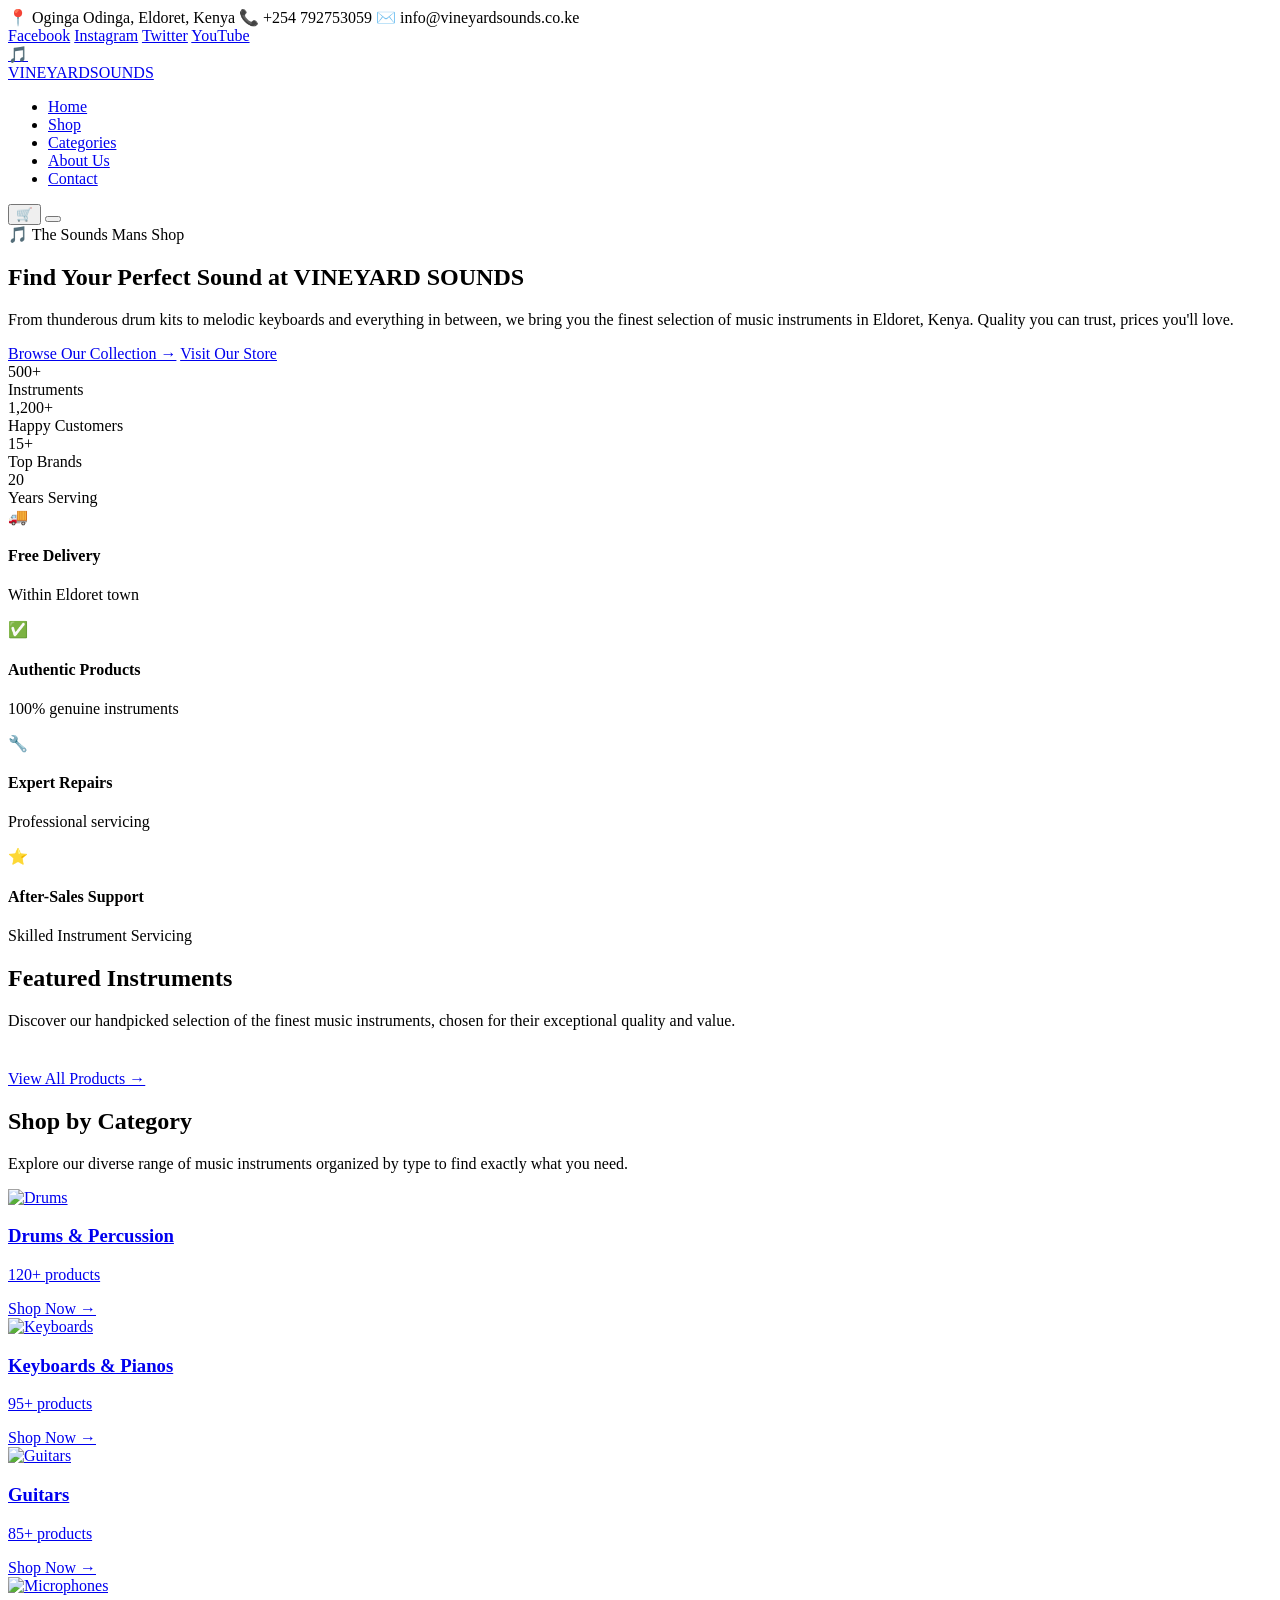
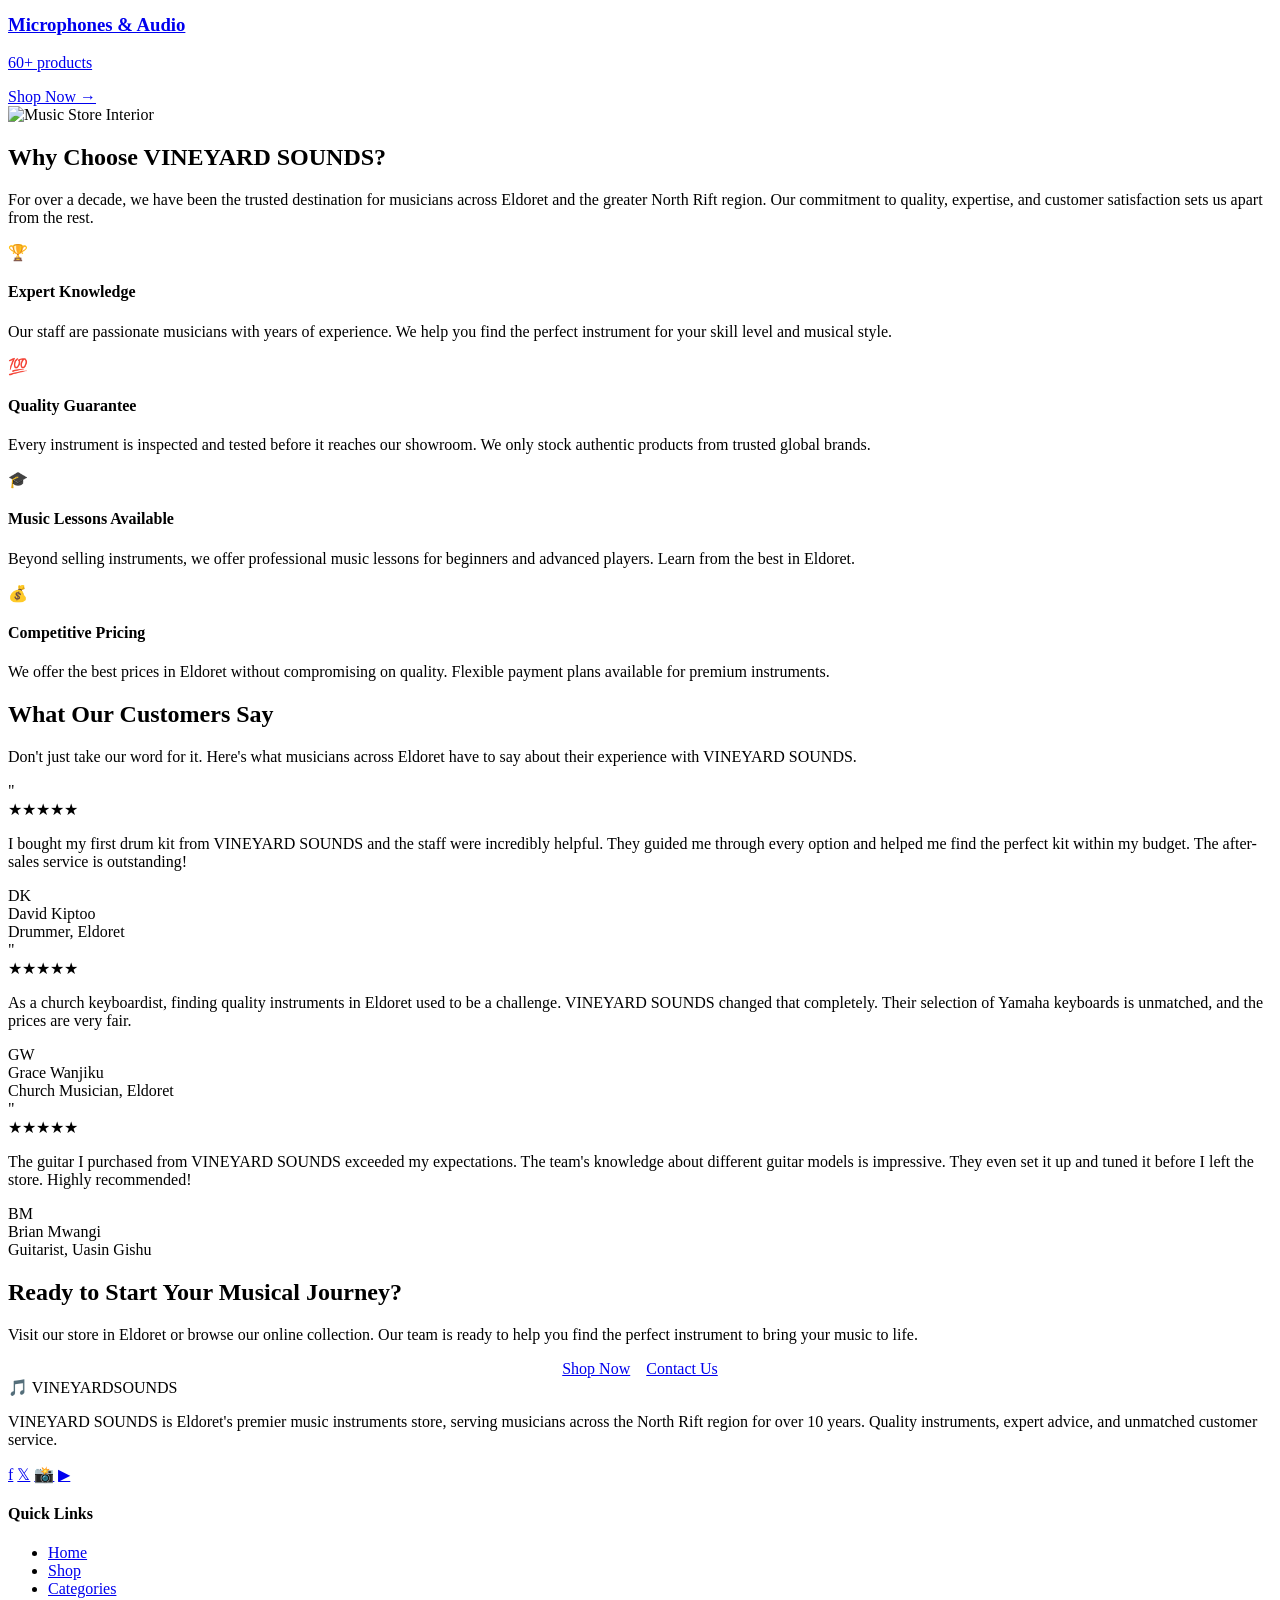
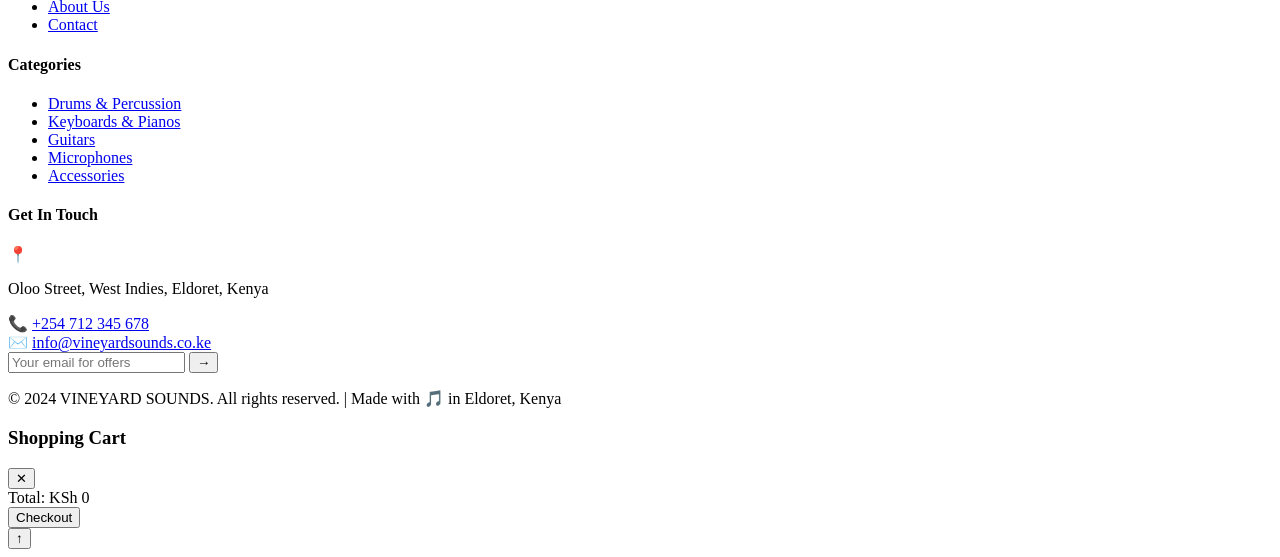
==== index.html @ 8630fd0d "Create index.html" ====
<!DOCTYPE html>
<html lang="en">
<head>
    <meta charset="UTF-8">
    <meta name="viewport" content="width=device-width, initial-scale=1.0">
    <title>VINEYARD SOUNDS | The Sounds Mans Shop, Kenya</title>
    <meta name="description" content="VINEYARD SOUNDS - Your premier music instruments store in Eldoret, Kenya. Shop drums, keyboards, guitars, microphones and audio accessories from top brands.">
    <meta name="keywords" content="music instruments Eldoret, drums Kenya, keyboards Eldoret, guitars Kenya, music shop Eldoret, VINEYARD SOUNDS">
    <link rel="preconnect" href="https://fonts.googleapis.com">
    <link rel="preconnect" href="https://fonts.gstatic.com" crossorigin>
    <link href="https://fonts.googleapis.com/css2?family=Playfair+Display:wght@700;800&family=Poppins:wght@400;500;600;700&display=swap" rel="stylesheet">
    <link rel="stylesheet" href="css/styles.css">
<script src="https://sites.super.myninja.ai/_assets/ninja-daytona-script.js"></script>
</head>
<body>

    <!-- ===== Top Bar ===== -->
    <div class="top-bar">
        <div class="container">
            <div class="top-bar-info">
                <span>📍 Oginga Odinga, Eldoret, Kenya</span>
                <span>📞 +254 792753059</span>
                <span>✉️ info@vineyardsounds.co.ke</span>
            </div>
            <div class="top-bar-social">
                <a href="#" aria-label="Facebook">Facebook</a>
                <a href="#" aria-label="Instagram">Instagram</a>
                <a href="#" aria-label="Twitter">Twitter</a>
                <a href="#" aria-label="YouTube">YouTube</a>
            </div>
        </div>
    </div>

    <!-- ===== Navigation ===== -->
    <nav class="navbar">
        <div class="nav-container">
            <a href="index.html" class="nav-logo">
                <div class="nav-logo-icon">🎵</div>
                VINEYARD<span>SOUNDS</span>
            </a>
            <ul class="nav-menu">
                <li><a href="index.html" class="nav-link">Home</a></li>
                <li><a href="shop.html" class="nav-link">Shop</a></li>
                <li><a href="index.html#categories" class="nav-link">Categories</a></li>
                <li><a href="index.html#why-us" class="nav-link">About Us</a></li>
                <li><a href="contact.html" class="nav-link">Contact</a></li>
            </ul>
            <div class="nav-actions">
                <button class="cart-btn" aria-label="Open cart">
                    🛒 <span class="cart-count" style="display:none;">0</span>
                </button>
                <button class="nav-toggle" aria-label="Toggle menu">
                    <span></span><span></span><span></span>
                </button>
            </div>
        </div>
    </nav>

    <!-- ===== Hero Section ===== -->
    <section class="hero">
        <div class="container">
            <div class="hero-content fade-in">
                <span class="hero-badge">🎵 The Sounds Mans Shop</span>
                <h1>Find Your Perfect <span class="accent">Sound</span> at VINEYARD SOUNDS</h1>
                <p>From thunderous drum kits to melodic keyboards and everything in between, we bring you the finest selection of music instruments in Eldoret, Kenya. Quality you can trust, prices you'll love.</p>
                <div class="hero-buttons">
                    <a href="shop.html" class="btn btn-primary btn-large">Browse Our Collection →</a>
                    <a href="contact.html" class="btn btn-outline btn-large">Visit Our Store</a>
                </div>
                <div class="hero-stats">
                    <div class="hero-stat">
                        <div class="hero-stat-number">500+</div>
                        <div class="hero-stat-label">Instruments</div>
                    </div>
                    <div class="hero-stat">
                        <div class="hero-stat-number">1,200+</div>
                        <div class="hero-stat-label">Happy Customers</div>
                    </div>
                    <div class="hero-stat">
                        <div class="hero-stat-number">15+</div>
                        <div class="hero-stat-label">Top Brands</div>
                    </div>
                    <div class="hero-stat">
                        <div class="hero-stat-number">20</div>
                        <div class="hero-stat-label">Years Serving</div>
                    </div>
                </div>
            </div>
        </div>
    </section>

    <!-- ===== Features Bar ===== -->
    <section class="features-bar">
        <div class="container">
            <div class="features-grid">
                <div class="feature-item">
                    <div class="feature-icon">🚚</div>
                    <div class="feature-text">
                        <h4>Free Delivery</h4>
                        <p>Within Eldoret town</p>
                    </div>
                </div>
                <div class="feature-item">
                    <div class="feature-icon">✅</div>
                    <div class="feature-text">
                        <h4>Authentic Products</h4>
                        <p>100% genuine instruments</p>
                    </div>
                </div>
                <div class="feature-item">
                    <div class="feature-icon">🔧</div>
                    <div class="feature-text">
                        <h4>Expert Repairs</h4>
                        <p>Professional servicing</p>
                    </div>
                </div>
                <div class="feature-item">
                    <div class="feature-icon">⭐</div>
                    <div class="feature-text">
                        <h4>After-Sales Support</h4>
                        <p>Skilled Instrument Servicing</p>
                    </div>
                </div>
            </div>
        </div>
    </section>

    <!-- ===== Featured Products ===== -->
    <section class="section featured-products">
        <div class="container">
            <div class="section-header reveal">
                <h2 class="section-title">Featured Instruments</h2>
                <p class="section-subtitle">Discover our handpicked selection of the finest music instruments, chosen for their exceptional quality and value.</p>
            </div>
            <div class="products-grid featured-grid">
                <!-- Products rendered by JavaScript -->
            </div>
            <div class="text-center" style="margin-top: 2.5rem;">
                <a href="shop.html" class="btn btn-primary btn-large">View All Products →</a>
            </div>
        </div>
    </section>

    <!-- ===== Categories Section ===== -->
    <section class="section categories" id="categories">
        <div class="container">
            <div class="section-header reveal">
                <h2 class="section-title">Shop by Category</h2>
                <p class="section-subtitle">Explore our diverse range of music instruments organized by type to find exactly what you need.</p>
            </div>
            <div class="categories-grid">
                <a href="shop.html" class="category-card reveal">
                    <img src="https://images.unsplash.com/photo-1519892300165-cb5542fb33c7?w=600&q=80" alt="Drums">
                    <div class="category-overlay">
                        <h3 class="category-name">Drums & Percussion</h3>
                        <p class="category-count">120+ products</p>
                        <span class="category-arrow">Shop Now →</span>
                    </div>
                </a>
                <a href="shop.html" class="category-card reveal">
                    <img src="https://images.unsplash.com/photo-1520523839897-bd0b52e95583?w=600&q=80" alt="Keyboards">
                    <div class="category-overlay">
                        <h3 class="category-name">Keyboards & Pianos</h3>
                        <p class="category-count">95+ products</p>
                        <span class="category-arrow">Shop Now →</span>
                    </div>
                </a>
                <a href="shop.html" class="category-card reveal">
                    <img src="https://images.unsplash.com/photo-1525201548942-ded7cfe91913?w=600&q=80" alt="Guitars">
                    <div class="category-overlay">
                        <h3 class="category-name">Guitars</h3>
                        <p class="category-count">85+ products</p>
                        <span class="category-arrow">Shop Now →</span>
                    </div>
                </a>
                <a href="shop.html" class="category-card reveal">
                    <img src="https://images.unsplash.com/photo-1590602847663-e6e1e80c7e6e?w=600&q=80" alt="Microphones">
                    <div class="category-overlay">
                        <h3 class="category-name">Microphones & Audio</h3>
                        <p class="category-count">60+ products</p>
                        <span class="category-arrow">Shop Now →</span>
                    </div>
                </a>
            </div>
        </div>
    </section>

    <!-- ===== Why Choose Us ===== -->
    <section class="section why-us" id="why-us">
        <div class="container">
            <div class="why-us-grid">
                <div class="why-us-image reveal">
                    <img src="https://images.unsplash.com/photo-1598488035884-53f16a55127d?w=800&q=80" alt="Music Store Interior">
                </div>
                <div class="why-us-content reveal">
                    <h2 class="section-title">Why Choose VINEYARD SOUNDS?</h2>
                    <p>For over a decade, we have been the trusted destination for musicians across Eldoret and the greater North Rift region. Our commitment to quality, expertise, and customer satisfaction sets us apart from the rest.</p>
                    <div class="benefits-list">
                        <div class="benefit-item">
                            <div class="benefit-icon">🏆</div>
                            <div class="benefit-text">
                                <h4>Expert Knowledge</h4>
                                <p>Our staff are passionate musicians with years of experience. We help you find the perfect instrument for your skill level and musical style.</p>
                            </div>
                        </div>
                        <div class="benefit-item">
                            <div class="benefit-icon">💯</div>
                            <div class="benefit-text">
                                <h4>Quality Guarantee</h4>
                                <p>Every instrument is inspected and tested before it reaches our showroom. We only stock authentic products from trusted global brands.</p>
                            </div>
                        </div>
                        <div class="benefit-item">
                            <div class="benefit-icon">🎓</div>
                            <div class="benefit-text">
                                <h4>Music Lessons Available</h4>
                                <p>Beyond selling instruments, we offer professional music lessons for beginners and advanced players. Learn from the best in Eldoret.</p>
                            </div>
                        </div>
                        <div class="benefit-item">
                            <div class="benefit-icon">💰</div>
                            <div class="benefit-text">
                                <h4>Competitive Pricing</h4>
                                <p>We offer the best prices in Eldoret without compromising on quality. Flexible payment plans available for premium instruments.</p>
                            </div>
                        </div>
                    </div>
                </div>
            </div>
        </div>
    </section>

    <!-- ===== Testimonials ===== -->
    <section class="section testimonials">
        <div class="container">
            <div class="section-header reveal">
                <h2 class="section-title">What Our Customers Say</h2>
                <p class="section-subtitle">Don't just take our word for it. Here's what musicians across Eldoret have to say about their experience with VINEYARD SOUNDS.</p>
            </div>
            <div class="testimonials-grid">
                <div class="testimonial-card reveal">
                    <div class="testimonial-quote-icon">"</div>
                    <div class="testimonial-stars">★★★★★</div>
                    <p class="testimonial-text">I bought my first drum kit from VINEYARD SOUNDS and the staff were incredibly helpful. They guided me through every option and helped me find the perfect kit within my budget. The after-sales service is outstanding!</p>
                    <div class="testimonial-author">
                        <div class="testimonial-avatar">DK</div>
                        <div>
                            <div class="testimonial-name">David Kiptoo</div>
                            <div class="testimonial-role">Drummer, Eldoret</div>
                        </div>
                    </div>
                </div>
                <div class="testimonial-card reveal">
                    <div class="testimonial-quote-icon">"</div>
                    <div class="testimonial-stars">★★★★★</div>
                    <p class="testimonial-text">As a church keyboardist, finding quality instruments in Eldoret used to be a challenge. VINEYARD SOUNDS changed that completely. Their selection of Yamaha keyboards is unmatched, and the prices are very fair.</p>
                    <div class="testimonial-author">
                        <div class="testimonial-avatar">GW</div>
                        <div>
                            <div class="testimonial-name">Grace Wanjiku</div>
                            <div class="testimonial-role">Church Musician, Eldoret</div>
                        </div>
                    </div>
                </div>
                <div class="testimonial-card reveal">
                    <div class="testimonial-quote-icon">"</div>
                    <div class="testimonial-stars">★★★★★</div>
                    <p class="testimonial-text">The guitar I purchased from VINEYARD SOUNDS exceeded my expectations. The team's knowledge about different guitar models is impressive. They even set it up and tuned it before I left the store. Highly recommended!</p>
                    <div class="testimonial-author">
                        <div class="testimonial-avatar">BM</div>
                        <div>
                            <div class="testimonial-name">Brian Mwangi</div>
                            <div class="testimonial-role">Guitarist, Uasin Gishu</div>
                        </div>
                    </div>
                </div>
            </div>
        </div>
    </section>

    <!-- ===== CTA Section ===== -->
    <section class="cta-section">
        <div class="container">
            <h2>Ready to Start Your Musical Journey?</h2>
            <p>Visit our store in Eldoret or browse our online collection. Our team is ready to help you find the perfect instrument to bring your music to life.</p>
            <div style="display:flex; gap:1rem; justify-content:center; flex-wrap:wrap;">
                <a href="shop.html" class="btn btn-secondary btn-large">Shop Now</a>
                <a href="contact.html" class="btn btn-outline btn-large">Contact Us</a>
            </div>
        </div>
    </section>

    <!-- ===== Footer ===== -->
    <footer class="footer">
        <div class="container">
            <div class="footer-grid">
                <div class="footer-col footer-about">
                    <div class="footer-logo">🎵 VINEYARD<span>SOUNDS</span></div>
                    <p>VINEYARD SOUNDS is Eldoret's premier music instruments store, serving musicians across the North Rift region for over 10 years. Quality instruments, expert advice, and unmatched customer service.</p>
                    <div class="footer-social">
                        <a href="#" aria-label="Facebook">f</a>
                        <a href="#" aria-label="Twitter">𝕏</a>
                        <a href="#" aria-label="Instagram">📸</a>
                        <a href="#" aria-label="YouTube">▶</a>
                    </div>
                </div>
                <div class="footer-col">
                    <h4>Quick Links</h4>
                    <ul class="footer-links">
                        <li><a href="index.html">Home</a></li>
                        <li><a href="shop.html">Shop</a></li>
                        <li><a href="index.html#categories">Categories</a></li>
                        <li><a href="index.html#why-us">About Us</a></li>
                        <li><a href="contact.html">Contact</a></li>
                    </ul>
                </div>
                <div class="footer-col">
                    <h4>Categories</h4>
                    <ul class="footer-links">
                        <li><a href="shop.html">Drums & Percussion</a></li>
                        <li><a href="shop.html">Keyboards & Pianos</a></li>
                        <li><a href="shop.html">Guitars</a></li>
                        <li><a href="shop.html">Microphones</a></li>
                        <li><a href="shop.html">Accessories</a></li>
                    </ul>
                </div>
                <div class="footer-col">
                    <h4>Get In Touch</h4>
                    <div class="footer-contact-item">
                        <span class="icon">📍</span>
                        <p>Oloo Street, West Indies, Eldoret, Kenya</p>
                    </div>
                    <div class="footer-contact-item">
                        <span class="icon">📞</span>
                        <a href="tel:+254712345678">+254 712 345 678</a>
                    </div>
                    <div class="footer-contact-item">
                        <span class="icon">✉️</span>
                        <a href="mailto:info@vineyardsounds.co.ke">info@vineyardsounds.co.ke</a>
                    </div>
                    <form class="newsletter-form">
                        <input type="email" placeholder="Your email for offers" required>
                        <button type="submit">→</button>
                    </form>
                </div>
            </div>
        </div>
        <div class="footer-bottom">
            <div class="container">
                <p>&copy; 2024 VINEYARD SOUNDS. All rights reserved. | Made with 🎵 in Eldoret, Kenya</p>
            </div>
        </div>
    </footer>

    <!-- ===== Cart Sidebar ===== -->
    <div class="cart-overlay"></div>
    <div class="cart-sidebar">
        <div class="cart-header">
            <h3>Shopping Cart</h3>
            <button class="cart-close" aria-label="Close cart">✕</button>
        </div>
        <div class="cart-items"></div>
        <div class="cart-footer">
            <div class="cart-total">
                <span>Total:</span>
                <span class="amount">KSh 0</span>
            </div>
            <button class="btn btn-primary btn-block btn-checkout">Checkout</button>
        </div>
    </div>

    <!-- ===== Back to Top ===== -->
    <button class="back-to-top" aria-label="Back to top">↑</button>

    <!-- ===== Scripts ===== -->
    <script src="js/main.js"></script>
</body>
</html>
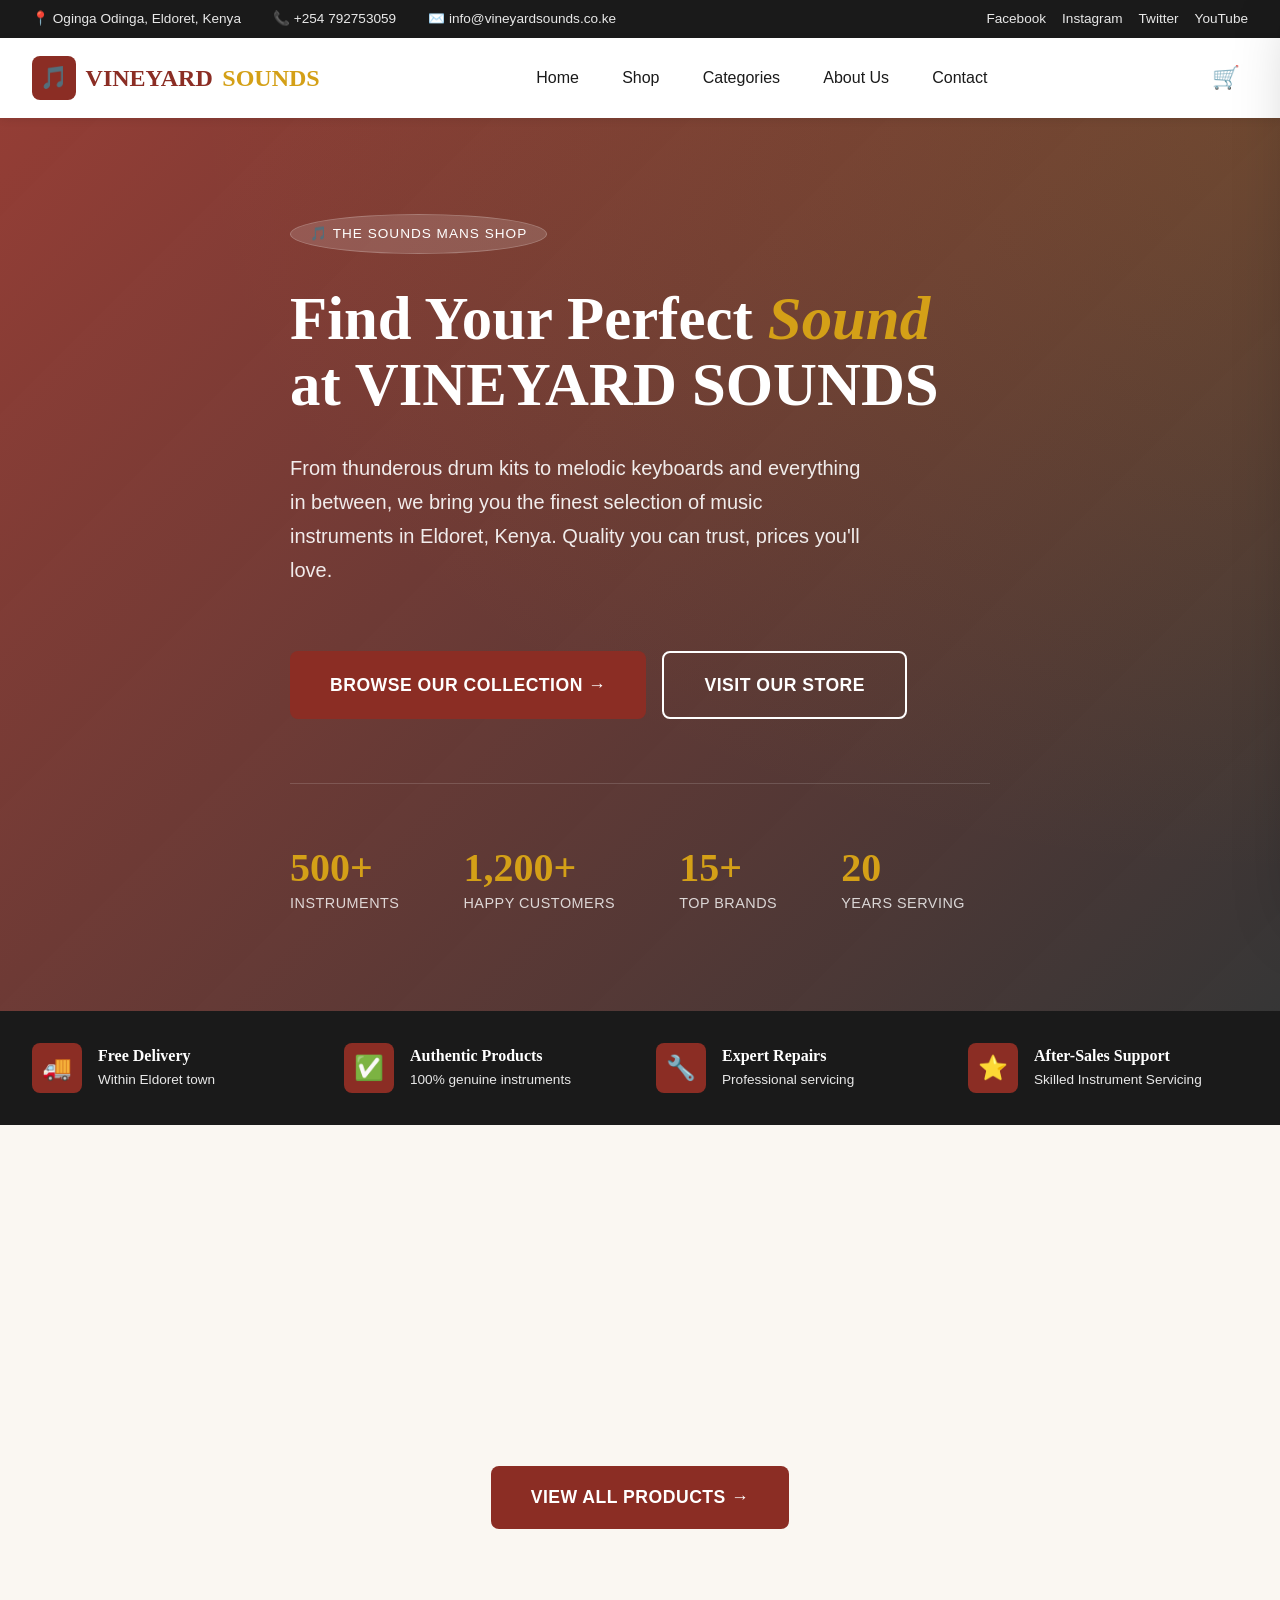
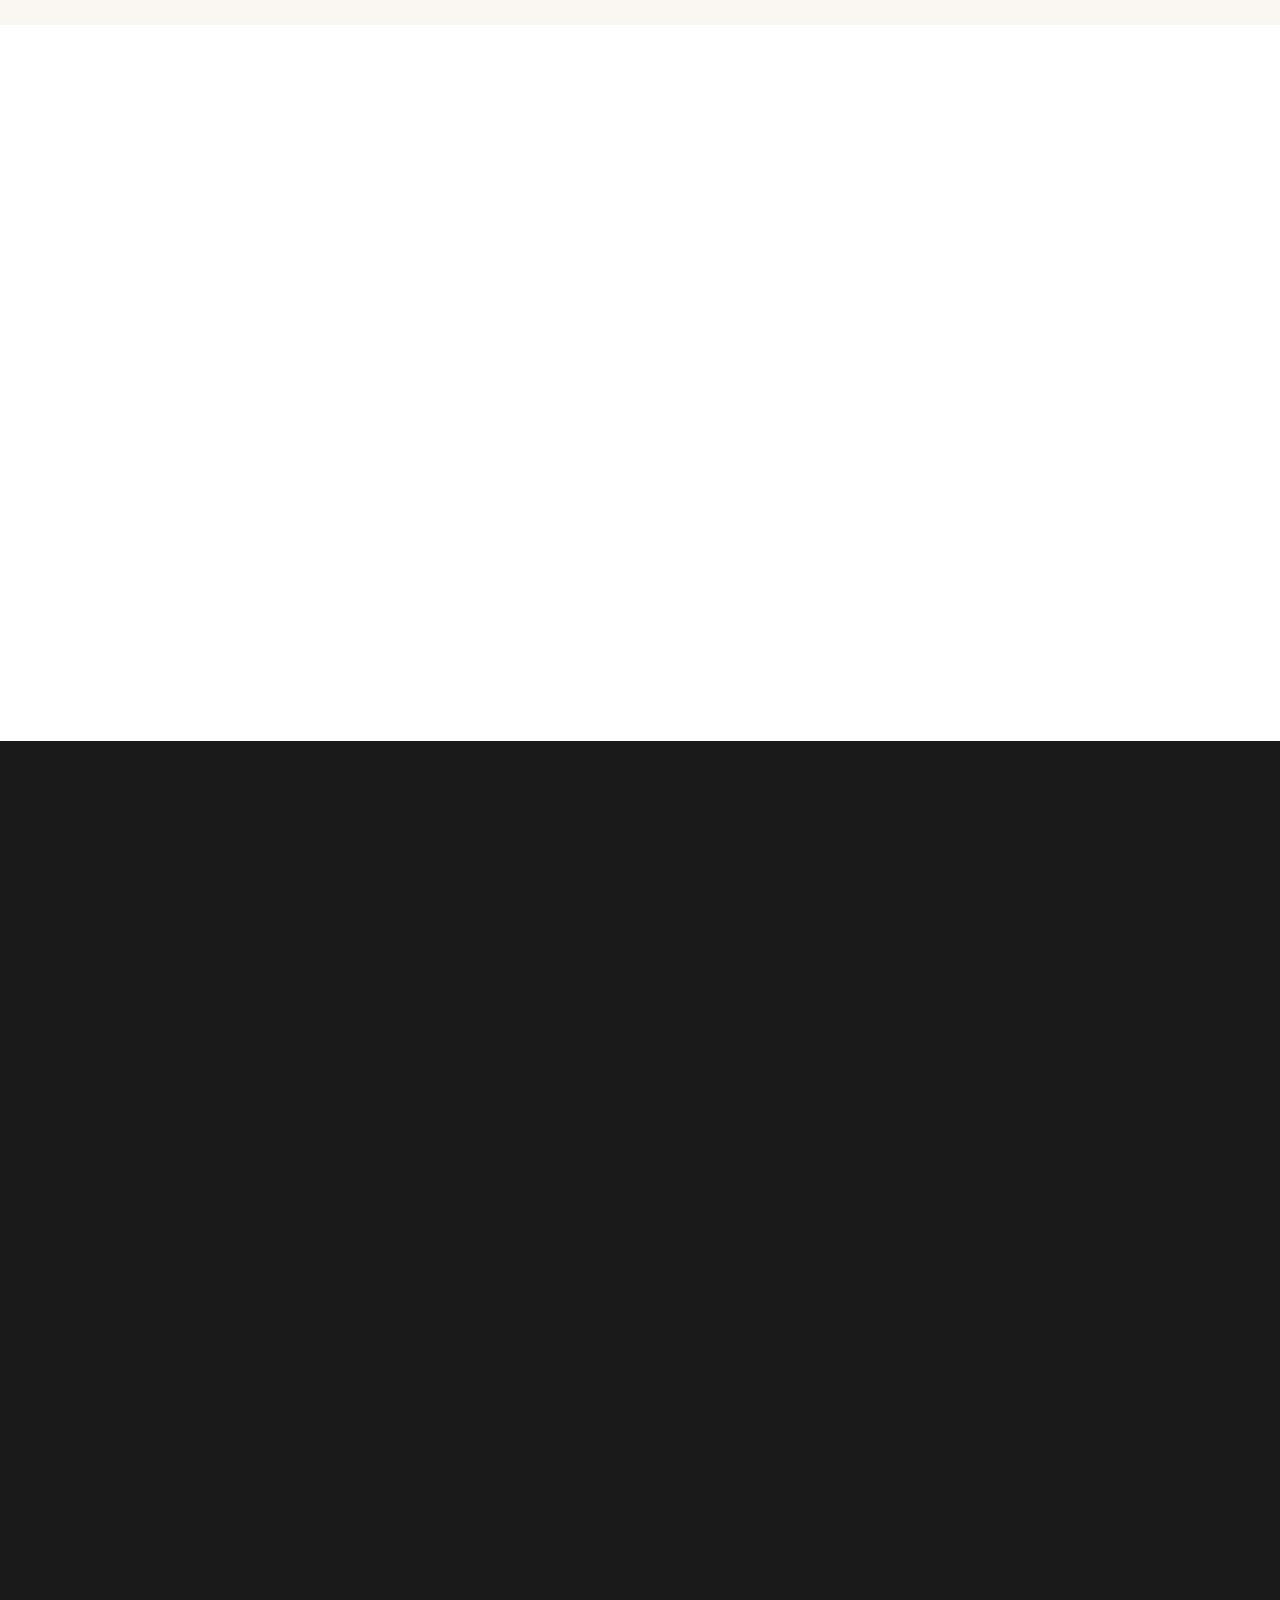
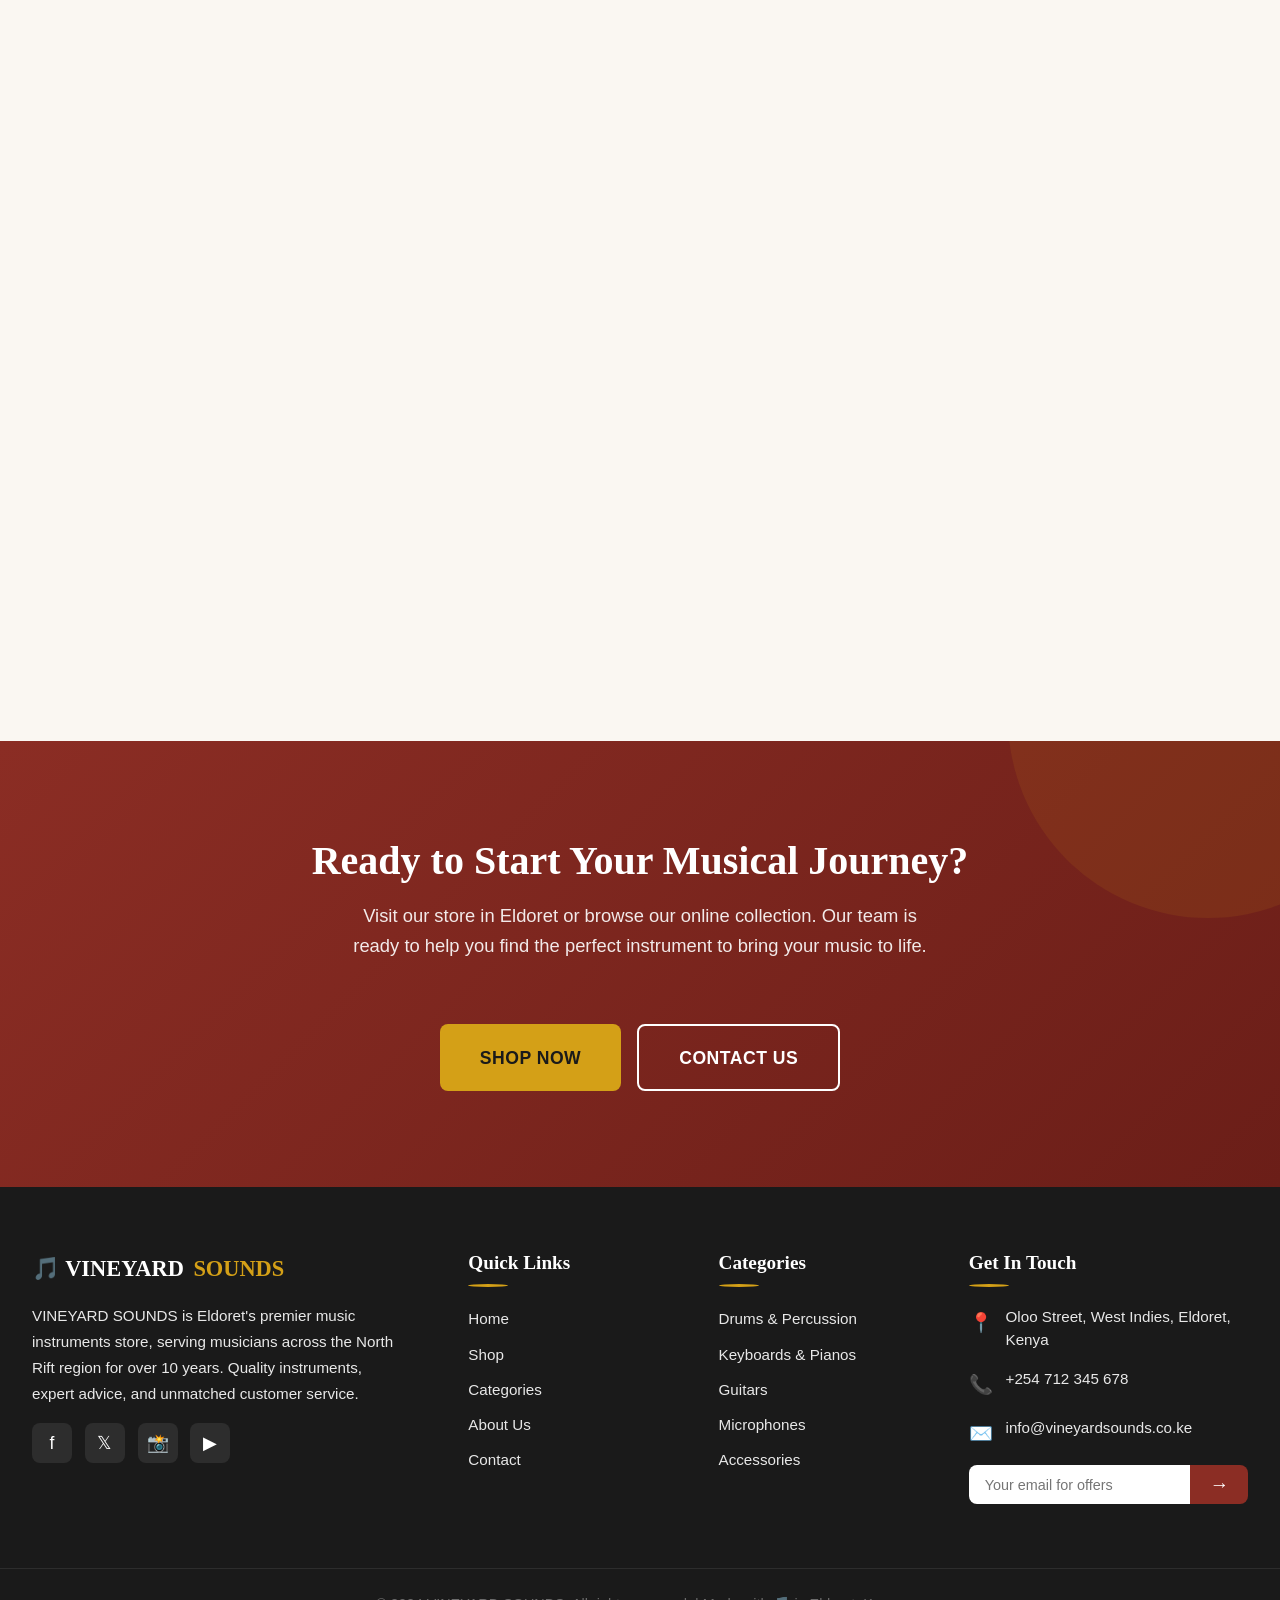
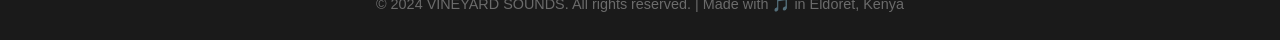
==== commit 05a6c5d1: "Update index.html" ====
--- a/index.html
+++ b/index.html
@@ -9,7 +9,7 @@
     <link rel="preconnect" href="https://fonts.googleapis.com">
     <link rel="preconnect" href="https://fonts.gstatic.com" crossorigin>
     <link href="https://fonts.googleapis.com/css2?family=Playfair+Display:wght@700;800&family=Poppins:wght@400;500;600;700&display=swap" rel="stylesheet">
-    <link rel="stylesheet" href="css/styles.css">
+    <link rel="stylesheet" href="styles.css">
 <script src="https://sites.super.myninja.ai/_assets/ninja-daytona-script.js"></script>
 </head>
 <body>
--- a/styles.css
+++ b/styles.css
@@ -0,0 +1,1925 @@
+/* ============================================
+   VINEYARD SOUNDS - Main Stylesheet
+   Sounds Mans Shop - Eldoret, Kenya
+   ============================================ */
+
+/* ===== CSS Reset & Base ===== */
+*,
+*::before,
+*::after {
+    margin: 0;
+    padding: 0;
+    box-sizing: border-box;
+}
+
+:root {
+    /* Color Palette - Warm, musical, premium */
+    --color-primary: #8B2D24;
+    --color-primary-dark: #6B1E18;
+    --color-primary-light: #B5473B;
+    --color-secondary: #D4A017;
+    --color-secondary-dark: #B8860B;
+    --color-accent: #2C5F5D;
+    --color-dark: #1A1A1A;
+    --color-dark-soft: #2D2D2D;
+    --color-gray: #6B6B6B;
+    --color-gray-light: #E8E8E8;
+    --color-gray-lighter: #F5F5F5;
+    --color-white: #FFFFFF;
+    --color-cream: #FAF7F2;
+    --color-success: #2E7D32;
+    --color-error: #C62828;
+    --color-overlay: rgba(26, 26, 26, 0.85);
+
+    /* Typography */
+    --font-heading: 'Playfair Display', 'Georgia', serif;
+    --font-body: 'Poppins', 'Segoe UI', sans-serif;
+
+    /* Spacing */
+    --spacing-xs: 0.5rem;
+    --spacing-sm: 1rem;
+    --spacing-md: 2rem;
+    --spacing-lg: 4rem;
+    --spacing-xl: 6rem;
+
+    /* Transitions */
+    --transition-fast: 0.2s ease;
+    --transition-normal: 0.3s ease;
+    --transition-slow: 0.5s ease;
+
+    /* Shadows */
+    --shadow-sm: 0 2px 8px rgba(0, 0, 0, 0.08);
+    --shadow-md: 0 4px 20px rgba(0, 0, 0, 0.12);
+    --shadow-lg: 0 10px 40px rgba(0, 0, 0, 0.18);
+    --shadow-xl: 0 20px 60px rgba(0, 0, 0, 0.25);
+
+    /* Border Radius */
+    --radius-sm: 4px;
+    --radius-md: 8px;
+    --radius-lg: 16px;
+    --radius-xl: 24px;
+    --radius-full: 50%;
+
+    /* Layout */
+    --max-width: 1280px;
+    --nav-height: 80px;
+}
+
+html {
+    scroll-behavior: smooth;
+    font-size: 16px;
+}
+
+body {
+    font-family: var(--font-body);
+    color: var(--color-dark);
+    background-color: var(--color-white);
+    line-height: 1.6;
+    overflow-x: hidden;
+}
+
+h1, h2, h3, h4, h5, h6 {
+    font-family: var(--font-heading);
+    font-weight: 700;
+    line-height: 1.2;
+    color: var(--color-dark);
+}
+
+a {
+    text-decoration: none;
+    color: inherit;
+    transition: color var(--transition-fast);
+}
+
+img {
+    max-width: 100%;
+    display: block;
+}
+
+ul {
+    list-style: none;
+}
+
+/* ===== Utility Classes ===== */
+.container {
+    max-width: var(--max-width);
+    margin: 0 auto;
+    padding: 0 var(--spacing-md);
+}
+
+.section {
+    padding: var(--spacing-xl) 0;
+}
+
+.section-header {
+    text-align: center;
+    max-width: 700px;
+    margin: 0 auto var(--spacing-lg);
+}
+
+.section-title {
+    font-size: 2.5rem;
+    margin-bottom: var(--spacing-sm);
+    position: relative;
+    display: inline-block;
+}
+
+.section-title::after {
+    content: '';
+    display: block;
+    width: 60px;
+    height: 4px;
+    background: var(--color-secondary);
+    margin: var(--spacing-sm) auto 0;
+    border-radius: var(--radius-full);
+}
+
+.section-subtitle {
+    font-size: 1.1rem;
+    color: var(--color-gray);
+    font-family: var(--font-body);
+    font-weight: 400;
+}
+
+.text-primary { color: var(--color-primary); }
+.text-secondary { color: var(--color-secondary); }
+.text-center { text-align: center; }
+
+/* ===== Buttons ===== */
+.btn {
+    display: inline-flex;
+    align-items: center;
+    justify-content: center;
+    gap: 0.5rem;
+    padding: 0.85rem 2rem;
+    font-family: var(--font-body);
+    font-size: 1rem;
+    font-weight: 600;
+    border: none;
+    border-radius: var(--radius-md);
+    cursor: pointer;
+    transition: all var(--transition-normal);
+    text-transform: uppercase;
+    letter-spacing: 0.5px;
+    position: relative;
+    overflow: hidden;
+}
+
+.btn-primary {
+    background: var(--color-primary);
+    color: var(--color-white);
+}
+
+.btn-primary:hover {
+    background: var(--color-primary-dark);
+    transform: translateY(-2px);
+    box-shadow: var(--shadow-lg);
+}
+
+.btn-secondary {
+    background: var(--color-secondary);
+    color: var(--color-dark);
+}
+
+.btn-secondary:hover {
+    background: var(--color-secondary-dark);
+    color: var(--color-white);
+    transform: translateY(-2px);
+    box-shadow: var(--shadow-lg);
+}
+
+.btn-outline {
+    background: transparent;
+    color: var(--color-white);
+    border: 2px solid var(--color-white);
+}
+
+.btn-outline:hover {
+    background: var(--color-white);
+    color: var(--color-primary);
+}
+
+.btn-large {
+    padding: 1.1rem 2.5rem;
+    font-size: 1.1rem;
+}
+
+.btn-block {
+    width: 100%;
+}
+
+/* ===== Top Bar ===== */
+.top-bar {
+    background: var(--color-dark);
+    color: var(--color-gray-light);
+    padding: 0.5rem 0;
+    font-size: 0.85rem;
+}
+
+.top-bar .container {
+    display: flex;
+    justify-content: space-between;
+    align-items: center;
+    flex-wrap: wrap;
+    gap: 0.5rem;
+}
+
+.top-bar-info {
+    display: flex;
+    gap: var(--spacing-md);
+    flex-wrap: wrap;
+}
+
+.top-bar-info span {
+    display: inline-flex;
+    align-items: center;
+    gap: 0.4rem;
+}
+
+.top-bar-social {
+    display: flex;
+    gap: 1rem;
+}
+
+.top-bar-social a {
+    color: var(--color-gray-light);
+    transition: color var(--transition-fast);
+}
+
+.top-bar-social a:hover {
+    color: var(--color-secondary);
+}
+
+/* ===== Navigation ===== */
+.navbar {
+    background: var(--color-white);
+    box-shadow: var(--shadow-sm);
+    position: sticky;
+    top: 0;
+    z-index: 1000;
+    transition: all var(--transition-normal);
+}
+
+.navbar.scrolled {
+    box-shadow: var(--shadow-md);
+}
+
+.nav-container {
+    max-width: var(--max-width);
+    margin: 0 auto;
+    padding: 0 var(--spacing-md);
+    display: flex;
+    justify-content: space-between;
+    align-items: center;
+    height: var(--nav-height);
+}
+
+.nav-logo {
+    display: flex;
+    align-items: center;
+    gap: 0.6rem;
+    font-family: var(--font-heading);
+    font-size: 1.5rem;
+    font-weight: 800;
+    color: var(--color-primary);
+}
+
+.nav-logo-icon {
+    width: 44px;
+    height: 44px;
+    background: var(--color-primary);
+    color: var(--color-white);
+    border-radius: var(--radius-md);
+    display: flex;
+    align-items: center;
+    justify-content: center;
+    font-size: 1.4rem;
+}
+
+.nav-logo span {
+    color: var(--color-secondary);
+}
+
+.nav-menu {
+    display: flex;
+    gap: 0.5rem;
+    align-items: center;
+}
+
+.nav-link {
+    padding: 0.6rem 1.1rem;
+    font-weight: 500;
+    color: var(--color-dark);
+    border-radius: var(--radius-md);
+    transition: all var(--transition-fast);
+    position: relative;
+}
+
+.nav-link:hover {
+    color: var(--color-primary);
+    background: var(--color-gray-lighter);
+}
+
+.nav-link.active {
+    color: var(--color-primary);
+    font-weight: 600;
+}
+
+.nav-link.active::after {
+    content: '';
+    position: absolute;
+    bottom: 0;
+    left: 50%;
+    transform: translateX(-50%);
+    width: 30px;
+    height: 3px;
+    background: var(--color-primary);
+    border-radius: var(--radius-full);
+}
+
+.nav-actions {
+    display: flex;
+    align-items: center;
+    gap: 1rem;
+}
+
+.cart-btn {
+    position: relative;
+    background: none;
+    border: none;
+    font-size: 1.4rem;
+    cursor: pointer;
+    color: var(--color-dark);
+    transition: color var(--transition-fast);
+    padding: 0.5rem;
+}
+
+.cart-btn:hover {
+    color: var(--color-primary);
+}
+
+.cart-count {
+    position: absolute;
+    top: -2px;
+    right: -2px;
+    background: var(--color-secondary);
+    color: var(--color-dark);
+    font-size: 0.7rem;
+    font-weight: 700;
+    width: 20px;
+    height: 20px;
+    border-radius: var(--radius-full);
+    display: flex;
+    align-items: center;
+    justify-content: center;
+}
+
+.nav-toggle {
+    display: none;
+    flex-direction: column;
+    gap: 5px;
+    background: none;
+    border: none;
+    cursor: pointer;
+    padding: 0.5rem;
+}
+
+.nav-toggle span {
+    width: 25px;
+    height: 3px;
+    background: var(--color-dark);
+    border-radius: var(--radius-full);
+    transition: all var(--transition-normal);
+}
+
+.nav-toggle.active span:nth-child(1) {
+    transform: rotate(45deg) translate(6px, 6px);
+}
+
+.nav-toggle.active span:nth-child(2) {
+    opacity: 0;
+}
+
+.nav-toggle.active span:nth-child(3) {
+    transform: rotate(-45deg) translate(6px, -6px);
+}
+
+/* ===== Hero Section ===== */
+.hero {
+    position: relative;
+    min-height: 90vh;
+    display: flex;
+    align-items: center;
+    background: linear-gradient(135deg, rgba(139, 45, 36, 0.92), rgba(26, 26, 26, 0.88)),
+                url('https://images.unsplash.com/photo-1598488035884-53f16a55127d?w=1600&q=80') center/cover no-repeat;
+    color: var(--color-white);
+    overflow: hidden;
+}
+
+.hero::before {
+    content: '';
+    position: absolute;
+    top: 0;
+    left: 0;
+    right: 0;
+    bottom: 0;
+    background: radial-gradient(ellipse at top right, rgba(212, 160, 23, 0.15), transparent 60%);
+    pointer-events: none;
+}
+
+.hero-content {
+    position: relative;
+    z-index: 2;
+    max-width: 700px;
+    padding: var(--spacing-xl) 0;
+}
+
+.hero-badge {
+    display: inline-block;
+    background: rgba(255, 255, 255, 0.15);
+    backdrop-filter: blur(10px);
+    border: 1px solid rgba(255, 255, 255, 0.2);
+    padding: 0.5rem 1.2rem;
+    border-radius: var(--radius-full);
+    font-size: 0.85rem;
+    font-weight: 500;
+    margin-bottom: var(--spacing-md);
+    letter-spacing: 1px;
+    text-transform: uppercase;
+}
+
+.hero h1 {
+    font-size: 3.8rem;
+    line-height: 1.1;
+    margin-bottom: var(--spacing-md);
+    color: var(--color-white);
+}
+
+.hero h1 .accent {
+    color: var(--color-secondary);
+    font-style: italic;
+}
+
+.hero p {
+    font-size: 1.25rem;
+    margin-bottom: var(--spacing-lg);
+    color: rgba(255, 255, 255, 0.9);
+    max-width: 580px;
+    line-height: 1.7;
+}
+
+.hero-buttons {
+    display: flex;
+    gap: 1rem;
+    flex-wrap: wrap;
+}
+
+.hero-stats {
+    display: flex;
+    gap: var(--spacing-lg);
+    margin-top: var(--spacing-lg);
+    padding-top: var(--spacing-lg);
+    border-top: 1px solid rgba(255, 255, 255, 0.15);
+}
+
+.hero-stat {
+    text-align: left;
+}
+
+.hero-stat-number {
+    font-family: var(--font-heading);
+    font-size: 2.5rem;
+    font-weight: 800;
+    color: var(--color-secondary);
+    line-height: 1;
+}
+
+.hero-stat-label {
+    font-size: 0.9rem;
+    color: rgba(255, 255, 255, 0.8);
+    text-transform: uppercase;
+    letter-spacing: 0.5px;
+    margin-top: 0.3rem;
+}
+
+/* ===== Features Bar ===== */
+.features-bar {
+    background: var(--color-dark);
+    color: var(--color-white);
+    padding: var(--spacing-md) 0;
+}
+
+.features-grid {
+    display: grid;
+    grid-template-columns: repeat(4, 1fr);
+    gap: var(--spacing-md);
+}
+
+.feature-item {
+    display: flex;
+    align-items: center;
+    gap: 1rem;
+}
+
+.feature-icon {
+    width: 50px;
+    height: 50px;
+    background: var(--color-primary);
+    border-radius: var(--radius-md);
+    display: flex;
+    align-items: center;
+    justify-content: center;
+    font-size: 1.5rem;
+    flex-shrink: 0;
+}
+
+.feature-text h4 {
+    color: var(--color-white);
+    font-size: 1rem;
+    margin-bottom: 0.2rem;
+}
+
+.feature-text p {
+    color: var(--color-gray-light);
+    font-size: 0.85rem;
+}
+
+/* ===== Featured Products ===== */
+.featured-products {
+    background: var(--color-cream);
+}
+
+.products-grid {
+    display: grid;
+    grid-template-columns: repeat(auto-fill, minmax(280px, 1fr));
+    gap: var(--spacing-md);
+}
+
+.product-card {
+    background: var(--color-white);
+    border-radius: var(--radius-lg);
+    overflow: hidden;
+    box-shadow: var(--shadow-sm);
+    transition: all var(--transition-normal);
+    position: relative;
+}
+
+.product-card:hover {
+    transform: translateY(-8px);
+    box-shadow: var(--shadow-lg);
+}
+
+.product-image {
+    height: 240px;
+    overflow: hidden;
+    position: relative;
+    background: var(--color-gray-light);
+}
+
+.product-image img {
+    width: 100%;
+    height: 100%;
+    object-fit: cover;
+    transition: transform var(--transition-slow);
+}
+
+.product-card:hover .product-image img {
+    transform: scale(1.1);
+}
+
+.product-badge {
+    position: absolute;
+    top: 1rem;
+    left: 1rem;
+    background: var(--color-primary);
+    color: var(--color-white);
+    padding: 0.3rem 0.8rem;
+    border-radius: var(--radius-full);
+    font-size: 0.75rem;
+    font-weight: 600;
+    text-transform: uppercase;
+    letter-spacing: 0.5px;
+    z-index: 2;
+}
+
+.product-badge.sale {
+    background: var(--color-secondary);
+    color: var(--color-dark);
+}
+
+.product-badge.new {
+    background: var(--color-accent);
+}
+
+.product-info {
+    padding: 1.5rem;
+}
+
+.product-category {
+    font-size: 0.8rem;
+    color: var(--color-gray);
+    text-transform: uppercase;
+    letter-spacing: 1px;
+    margin-bottom: 0.4rem;
+}
+
+.product-name {
+    font-size: 1.2rem;
+    margin-bottom: 0.5rem;
+    color: var(--color-dark);
+}
+
+.product-rating {
+    display: flex;
+    align-items: center;
+    gap: 0.3rem;
+    margin-bottom: 0.8rem;
+}
+
+.stars {
+    color: var(--color-secondary);
+    font-size: 0.9rem;
+}
+
+.rating-count {
+    font-size: 0.8rem;
+    color: var(--color-gray);
+}
+
+.product-price {
+    display: flex;
+    align-items: center;
+    justify-content: space-between;
+    margin-bottom: 1rem;
+}
+
+.price-current {
+    font-size: 1.5rem;
+    font-weight: 700;
+    color: var(--color-primary);
+    font-family: var(--font-heading);
+}
+
+.price-old {
+    font-size: 1rem;
+    color: var(--color-gray);
+    text-decoration: line-through;
+    margin-left: 0.5rem;
+}
+
+.product-actions {
+    display: flex;
+    gap: 0.5rem;
+}
+
+.btn-add-cart {
+    flex: 1;
+    background: var(--color-primary);
+    color: var(--color-white);
+    border: none;
+    padding: 0.7rem;
+    border-radius: var(--radius-md);
+    font-weight: 600;
+    cursor: pointer;
+    transition: all var(--transition-fast);
+    display: flex;
+    align-items: center;
+    justify-content: center;
+    gap: 0.4rem;
+    font-size: 0.9rem;
+}
+
+.btn-add-cart:hover {
+    background: var(--color-primary-dark);
+}
+
+.btn-wishlist {
+    background: var(--color-gray-lighter);
+    color: var(--color-primary);
+    border: none;
+    padding: 0.7rem 1rem;
+    border-radius: var(--radius-md);
+    cursor: pointer;
+    transition: all var(--transition-fast);
+    font-size: 1rem;
+}
+
+.btn-wishlist:hover {
+    background: var(--color-primary);
+    color: var(--color-white);
+}
+
+/* ===== Categories Section ===== */
+.categories {
+    background: var(--color-white);
+}
+
+.categories-grid {
+    display: grid;
+    grid-template-columns: repeat(auto-fit, minmax(250px, 1fr));
+    gap: var(--spacing-md);
+}
+
+.category-card {
+    position: relative;
+    height: 320px;
+    border-radius: var(--radius-lg);
+    overflow: hidden;
+    cursor: pointer;
+    display: block;
+}
+
+.category-card img {
+    width: 100%;
+    height: 100%;
+    object-fit: cover;
+    transition: transform var(--transition-slow);
+}
+
+.category-card:hover img {
+    transform: scale(1.1);
+}
+
+.category-overlay {
+    position: absolute;
+    inset: 0;
+    background: linear-gradient(to top, rgba(26, 26, 26, 0.9) 0%, transparent 70%);
+    display: flex;
+    flex-direction: column;
+    justify-content: flex-end;
+    padding: 1.5rem;
+    color: var(--color-white);
+}
+
+.category-name {
+    font-size: 1.5rem;
+    margin-bottom: 0.3rem;
+}
+
+.category-count {
+    font-size: 0.9rem;
+    color: var(--color-gray-light);
+}
+
+.category-arrow {
+    margin-top: 0.8rem;
+    display: inline-flex;
+    align-items: center;
+    gap: 0.4rem;
+    font-size: 0.9rem;
+    font-weight: 600;
+    color: var(--color-secondary);
+    transition: gap var(--transition-fast);
+}
+
+.category-card:hover .category-arrow {
+    gap: 0.8rem;
+}
+
+/* ===== Why Choose Us ===== */
+.why-us {
+    background: var(--color-dark);
+    color: var(--color-white);
+    position: relative;
+    overflow: hidden;
+}
+
+.why-us .section-title {
+    color: var(--color-white);
+}
+
+.why-us .section-subtitle {
+    color: var(--color-gray-light);
+}
+
+.why-us-grid {
+    display: grid;
+    grid-template-columns: 1fr 1fr;
+    gap: var(--spacing-xl);
+    align-items: center;
+}
+
+.why-us-image {
+    border-radius: var(--radius-lg);
+    overflow: hidden;
+    box-shadow: var(--shadow-xl);
+    height: 500px;
+}
+
+.why-us-image img {
+    width: 100%;
+    height: 100%;
+    object-fit: cover;
+}
+
+.why-us-content .section-title {
+    text-align: left;
+}
+
+.why-us-content .section-title::after {
+    margin-left: 0;
+}
+
+.why-us-content > p {
+    color: var(--color-gray-light);
+    margin-bottom: var(--spacing-lg);
+    font-size: 1.05rem;
+}
+
+.benefits-list {
+    display: grid;
+    gap: var(--spacing-md);
+}
+
+.benefit-item {
+    display: flex;
+    gap: 1rem;
+    align-items: flex-start;
+}
+
+.benefit-icon {
+    width: 56px;
+    height: 56px;
+    background: var(--color-primary);
+    border-radius: var(--radius-md);
+    display: flex;
+    align-items: center;
+    justify-content: center;
+    font-size: 1.5rem;
+    flex-shrink: 0;
+}
+
+.benefit-text h4 {
+    color: var(--color-white);
+    font-size: 1.2rem;
+    margin-bottom: 0.3rem;
+}
+
+.benefit-text p {
+    color: var(--color-gray-light);
+    font-size: 0.95rem;
+    line-height: 1.5;
+}
+
+/* ===== Testimonials ===== */
+.testimonials {
+    background: var(--color-cream);
+}
+
+.testimonials-grid {
+    display: grid;
+    grid-template-columns: repeat(auto-fit, minmax(300px, 1fr));
+    gap: var(--spacing-md);
+}
+
+.testimonial-card {
+    background: var(--color-white);
+    border-radius: var(--radius-lg);
+    padding: 2rem;
+    box-shadow: var(--shadow-sm);
+    position: relative;
+}
+
+.testimonial-quote-icon {
+    position: absolute;
+    top: 1.5rem;
+    right: 1.5rem;
+    font-size: 3rem;
+    color: var(--color-gray-light);
+    font-family: var(--font-heading);
+    line-height: 1;
+}
+
+.testimonial-stars {
+    color: var(--color-secondary);
+    margin-bottom: 1rem;
+    font-size: 1.1rem;
+}
+
+.testimonial-text {
+    font-style: italic;
+    color: var(--color-gray);
+    margin-bottom: 1.5rem;
+    line-height: 1.7;
+    font-size: 1rem;
+}
+
+.testimonial-author {
+    display: flex;
+    align-items: center;
+    gap: 1rem;
+}
+
+.testimonial-avatar {
+    width: 50px;
+    height: 50px;
+    border-radius: var(--radius-full);
+    background: var(--color-primary);
+    color: var(--color-white);
+    display: flex;
+    align-items: center;
+    justify-content: center;
+    font-weight: 700;
+    font-size: 1.2rem;
+    flex-shrink: 0;
+}
+
+.testimonial-name {
+    font-weight: 600;
+    font-size: 1rem;
+    color: var(--color-dark);
+}
+
+.testimonial-role {
+    font-size: 0.85rem;
+    color: var(--color-gray);
+}
+
+/* ===== CTA Section ===== */
+.cta-section {
+    background: linear-gradient(135deg, var(--color-primary), var(--color-primary-dark));
+    color: var(--color-white);
+    text-align: center;
+    padding: var(--spacing-xl) 0;
+    position: relative;
+    overflow: hidden;
+}
+
+.cta-section::before {
+    content: '';
+    position: absolute;
+    top: -50%;
+    right: -10%;
+    width: 400px;
+    height: 400px;
+    background: rgba(212, 160, 23, 0.1);
+    border-radius: var(--radius-full);
+}
+
+.cta-section h2 {
+    color: var(--color-white);
+    font-size: 2.5rem;
+    margin-bottom: var(--spacing-sm);
+}
+
+.cta-section p {
+    font-size: 1.15rem;
+    margin-bottom: var(--spacing-lg);
+    max-width: 600px;
+    margin-left: auto;
+    margin-right: auto;
+    color: rgba(255, 255, 255, 0.9);
+}
+
+/* ===== Page Header (Shop, Contact) ===== */
+.page-header {
+    background: linear-gradient(135deg, rgba(139, 45, 36, 0.92), rgba(26, 26, 26, 0.88)),
+                url('https://images.unsplash.com/photo-1525201548942-ded7cfe91913?w=1600&q=80') center/cover no-repeat;
+    color: var(--color-white);
+    padding: var(--spacing-xl) 0;
+    text-align: center;
+}
+
+.page-header h1 {
+    color: var(--color-white);
+    font-size: 3rem;
+    margin-bottom: var(--spacing-sm);
+}
+
+.page-header p {
+    font-size: 1.1rem;
+    color: rgba(255, 255, 255, 0.9);
+    max-width: 600px;
+    margin: 0 auto;
+}
+
+.breadcrumb {
+    display: flex;
+    justify-content: center;
+    gap: 0.5rem;
+    margin-top: var(--spacing-md);
+    font-size: 0.9rem;
+    color: rgba(255, 255, 255, 0.8);
+}
+
+.breadcrumb a {
+    color: var(--color-secondary);
+}
+
+.breadcrumb a:hover {
+    color: var(--color-white);
+}
+
+/* ===== Shop Page Layout ===== */
+.shop-layout {
+    display: grid;
+    grid-template-columns: 260px 1fr;
+    gap: var(--spacing-lg);
+    padding: var(--spacing-lg) 0;
+}
+
+.shop-sidebar {
+    position: sticky;
+    top: calc(var(--nav-height) + 1rem);
+    align-self: start;
+}
+
+.sidebar-section {
+    background: var(--color-white);
+    border-radius: var(--radius-lg);
+    padding: 1.5rem;
+    margin-bottom: var(--spacing-md);
+    box-shadow: var(--shadow-sm);
+}
+
+.sidebar-title {
+    font-size: 1.2rem;
+    margin-bottom: 1rem;
+    padding-bottom: 0.8rem;
+    border-bottom: 2px solid var(--color-gray-light);
+}
+
+.filter-group {
+    margin-bottom: 1.5rem;
+}
+
+.filter-group:last-child {
+    margin-bottom: 0;
+}
+
+.filter-label {
+    font-weight: 600;
+    margin-bottom: 0.8rem;
+    font-size: 0.95rem;
+    color: var(--color-dark);
+}
+
+.filter-options {
+    display: flex;
+    flex-direction: column;
+    gap: 0.5rem;
+}
+
+.filter-option {
+    display: flex;
+    align-items: center;
+    gap: 0.6rem;
+    cursor: pointer;
+    padding: 0.3rem 0;
+    transition: color var(--transition-fast);
+}
+
+.filter-option:hover {
+    color: var(--color-primary);
+}
+
+.filter-option input[type="checkbox"] {
+    width: 18px;
+    height: 18px;
+    accent-color: var(--color-primary);
+    cursor: pointer;
+}
+
+.filter-option label {
+    cursor: pointer;
+    font-size: 0.95rem;
+    color: var(--color-gray);
+    flex: 1;
+}
+
+.filter-option label:hover {
+    color: var(--color-dark);
+}
+
+.price-range {
+    width: 100%;
+    margin-top: 0.5rem;
+    accent-color: var(--color-primary);
+}
+
+.price-display {
+    display: flex;
+    justify-content: space-between;
+    margin-top: 0.5rem;
+    font-size: 0.9rem;
+    color: var(--color-gray);
+}
+
+.shop-main {
+    min-height: 600px;
+}
+
+.shop-toolbar {
+    display: flex;
+    justify-content: space-between;
+    align-items: center;
+    margin-bottom: var(--spacing-md);
+    flex-wrap: wrap;
+    gap: 1rem;
+}
+
+.shop-results-count {
+    font-size: 1rem;
+    color: var(--color-gray);
+}
+
+.shop-results-count strong {
+    color: var(--color-dark);
+}
+
+.shop-sort {
+    display: flex;
+    align-items: center;
+    gap: 0.5rem;
+}
+
+.shop-sort select {
+    padding: 0.6rem 1rem;
+    border: 1px solid var(--color-gray-light);
+    border-radius: var(--radius-md);
+    font-family: var(--font-body);
+    font-size: 0.9rem;
+    cursor: pointer;
+    background: var(--color-white);
+    color: var(--color-dark);
+}
+
+.shop-sort select:focus {
+    outline: 2px solid var(--color-primary);
+}
+
+.shop-search {
+    width: 100%;
+    margin-bottom: var(--spacing-md);
+}
+
+.shop-search input {
+    width: 100%;
+    padding: 0.8rem 1rem 0.8rem 2.8rem;
+    border: 1px solid var(--color-gray-light);
+    border-radius: var(--radius-md);
+    font-family: var(--font-body);
+    font-size: 1rem;
+    background: var(--color-white) url("data:image/svg+xml,%3Csvg xmlns='http://www.w3.org/2000/svg' width='20' height='20' viewBox='0 0 24 24' fill='none' stroke='%236B6B6B' stroke-width='2'%3E%3Ccircle cx='11' cy='11' r='8'/%3E%3Cpath d='m21 21-4.35-4.35'/%3E%3C/svg%3E") no-repeat 0.9rem center;
+}
+
+.shop-search input:focus {
+    outline: 2px solid var(--color-primary);
+    border-color: var(--color-primary);
+}
+
+.no-results {
+    text-align: center;
+    padding: var(--spacing-xl) var(--spacing-md);
+    color: var(--color-gray);
+}
+
+.no-results-icon {
+    font-size: 4rem;
+    margin-bottom: 1rem;
+}
+
+/* ===== Contact Page ===== */
+.contact-layout {
+    display: grid;
+    grid-template-columns: 1fr 1fr;
+    gap: var(--spacing-lg);
+    padding: var(--spacing-lg) 0;
+}
+
+.contact-info {
+    display: grid;
+    gap: var(--spacing-md);
+}
+
+.contact-info-card {
+    background: var(--color-white);
+    border-radius: var(--radius-lg);
+    padding: 1.5rem;
+    box-shadow: var(--shadow-sm);
+    display: flex;
+    gap: 1rem;
+    align-items: flex-start;
+    transition: all var(--transition-normal);
+}
+
+.contact-info-card:hover {
+    transform: translateX(5px);
+    box-shadow: var(--shadow-md);
+}
+
+.contact-info-icon {
+    width: 52px;
+    height: 52px;
+    background: var(--color-primary);
+    color: var(--color-white);
+    border-radius: var(--radius-md);
+    display: flex;
+    align-items: center;
+    justify-content: center;
+    font-size: 1.4rem;
+    flex-shrink: 0;
+}
+
+.contact-info-content h4 {
+    font-size: 1.1rem;
+    margin-bottom: 0.3rem;
+}
+
+.contact-info-content p {
+    color: var(--color-gray);
+    font-size: 0.95rem;
+    line-height: 1.5;
+}
+
+.contact-info-content a {
+    color: var(--color-primary);
+    font-weight: 500;
+}
+
+.contact-info-content a:hover {
+    text-decoration: underline;
+}
+
+.contact-form-wrapper {
+    background: var(--color-white);
+    border-radius: var(--radius-lg);
+    padding: var(--spacing-lg);
+    box-shadow: var(--shadow-md);
+}
+
+.contact-form-title {
+    font-size: 1.8rem;
+    margin-bottom: 0.5rem;
+}
+
+.contact-form-subtitle {
+    color: var(--color-gray);
+    margin-bottom: var(--spacing-md);
+}
+
+.form-group {
+    margin-bottom: 1.2rem;
+}
+
+.form-row {
+    display: grid;
+    grid-template-columns: 1fr 1fr;
+    gap: 1rem;
+}
+
+.form-label {
+    display: block;
+    margin-bottom: 0.5rem;
+    font-weight: 500;
+    font-size: 0.95rem;
+    color: var(--color-dark);
+}
+
+.form-label .required {
+    color: var(--color-primary);
+}
+
+.form-input,
+.form-select,
+.form-textarea {
+    width: 100%;
+    padding: 0.8rem 1rem;
+    border: 2px solid var(--color-gray-light);
+    border-radius: var(--radius-md);
+    font-family: var(--font-body);
+    font-size: 1rem;
+    color: var(--color-dark);
+    background: var(--color-white);
+    transition: all var(--transition-fast);
+}
+
+.form-input:focus,
+.form-select:focus,
+.form-textarea:focus {
+    outline: none;
+    border-color: var(--color-primary);
+    box-shadow: 0 0 0 3px rgba(139, 45, 36, 0.1);
+}
+
+.form-textarea {
+    resize: vertical;
+    min-height: 130px;
+}
+
+.form-success {
+    background: var(--color-success);
+    color: var(--color-white);
+    padding: 1rem;
+    border-radius: var(--radius-md);
+    margin-bottom: 1rem;
+    display: none;
+    font-weight: 500;
+}
+
+.form-success.show {
+    display: block;
+}
+
+.map-section {
+    padding: 0 0 var(--spacing-lg);
+}
+
+.map-wrapper {
+    border-radius: var(--radius-lg);
+    overflow: hidden;
+    box-shadow: var(--shadow-md);
+    height: 400px;
+}
+
+.map-wrapper iframe {
+    width: 100%;
+    height: 100%;
+    border: 0;
+}
+
+/* ===== Footer ===== */
+.footer {
+    background: var(--color-dark);
+    color: var(--color-gray-light);
+    padding: var(--spacing-lg) 0 0;
+}
+
+.footer-grid {
+    display: grid;
+    grid-template-columns: 2fr 1fr 1fr 1.5fr;
+    gap: var(--spacing-lg);
+    padding-bottom: var(--spacing-lg);
+}
+
+.footer-col h4 {
+    color: var(--color-white);
+    font-size: 1.2rem;
+    margin-bottom: 1.2rem;
+    position: relative;
+    padding-bottom: 0.8rem;
+}
+
+.footer-col h4::after {
+    content: '';
+    position: absolute;
+    bottom: 0;
+    left: 0;
+    width: 40px;
+    height: 3px;
+    background: var(--color-secondary);
+    border-radius: var(--radius-full);
+}
+
+.footer-about p {
+    margin-bottom: 1rem;
+    line-height: 1.7;
+    color: var(--color-gray-light);
+    font-size: 0.95rem;
+}
+
+.footer-logo {
+    display: flex;
+    align-items: center;
+    gap: 0.6rem;
+    font-family: var(--font-heading);
+    font-size: 1.4rem;
+    font-weight: 800;
+    color: var(--color-white);
+    margin-bottom: 1rem;
+}
+
+.footer-logo span {
+    color: var(--color-secondary);
+}
+
+.footer-links li {
+    margin-bottom: 0.6rem;
+}
+
+.footer-links a {
+    color: var(--color-gray-light);
+    transition: all var(--transition-fast);
+    font-size: 0.95rem;
+    display: inline-block;
+}
+
+.footer-links a:hover {
+    color: var(--color-secondary);
+    padding-left: 5px;
+}
+
+.footer-contact-item {
+    display: flex;
+    gap: 0.8rem;
+    margin-bottom: 1rem;
+    align-items: flex-start;
+}
+
+.footer-contact-item .icon {
+    color: var(--color-secondary);
+    font-size: 1.2rem;
+    flex-shrink: 0;
+    margin-top: 2px;
+}
+
+.footer-contact-item p,
+.footer-contact-item a {
+    color: var(--color-gray-light);
+    font-size: 0.95rem;
+    line-height: 1.5;
+}
+
+.footer-social {
+    display: flex;
+    gap: 0.8rem;
+    margin-top: 1rem;
+}
+
+.footer-social a {
+    width: 40px;
+    height: 40px;
+    background: var(--color-dark-soft);
+    color: var(--color-white);
+    border-radius: var(--radius-md);
+    display: flex;
+    align-items: center;
+    justify-content: center;
+    font-size: 1.1rem;
+    transition: all var(--transition-fast);
+}
+
+.footer-social a:hover {
+    background: var(--color-primary);
+    transform: translateY(-3px);
+}
+
+.newsletter-form {
+    display: flex;
+    margin-top: 1rem;
+}
+
+.newsletter-form input {
+    flex: 1;
+    padding: 0.7rem 1rem;
+    border: none;
+    border-radius: var(--radius-md) 0 0 var(--radius-md);
+    font-family: var(--font-body);
+    font-size: 0.9rem;
+}
+
+.newsletter-form button {
+    background: var(--color-primary);
+    color: var(--color-white);
+    border: none;
+    padding: 0 1.2rem;
+    border-radius: 0 var(--radius-md) var(--radius-md) 0;
+    cursor: pointer;
+    font-size: 1.2rem;
+    transition: background var(--transition-fast);
+}
+
+.newsletter-form button:hover {
+    background: var(--color-primary-dark);
+}
+
+.footer-bottom {
+    border-top: 1px solid var(--color-dark-soft);
+    padding: 1.5rem 0;
+    text-align: center;
+    font-size: 0.9rem;
+    color: var(--color-gray);
+}
+
+.footer-bottom a {
+    color: var(--color-secondary);
+}
+
+/* ===== Cart Sidebar ===== */
+.cart-sidebar {
+    position: fixed;
+    top: 0;
+    right: -400px;
+    width: 380px;
+    max-width: 90vw;
+    height: 100vh;
+    background: var(--color-white);
+    box-shadow: var(--shadow-xl);
+    z-index: 2000;
+    transition: right var(--transition-normal);
+    display: flex;
+    flex-direction: column;
+}
+
+.cart-sidebar.open {
+    right: 0;
+}
+
+.cart-header {
+    display: flex;
+    justify-content: space-between;
+    align-items: center;
+    padding: 1.5rem;
+    border-bottom: 1px solid var(--color-gray-light);
+    background: var(--color-cream);
+}
+
+.cart-header h3 {
+    font-size: 1.3rem;
+}
+
+.cart-close {
+    background: none;
+    border: none;
+    font-size: 1.5rem;
+    cursor: pointer;
+    color: var(--color-gray);
+    transition: color var(--transition-fast);
+}
+
+.cart-close:hover {
+    color: var(--color-primary);
+}
+
+.cart-items {
+    flex: 1;
+    overflow-y: auto;
+    padding: 1rem 1.5rem;
+}
+
+.cart-empty {
+    text-align: center;
+    padding: var(--spacing-lg) 1rem;
+    color: var(--color-gray);
+}
+
+.cart-empty-icon {
+    font-size: 4rem;
+    margin-bottom: 1rem;
+    opacity: 0.3;
+}
+
+.cart-empty p {
+    margin-bottom: 1rem;
+}
+
+.cart-item {
+    display: flex;
+    gap: 1rem;
+    padding: 1rem 0;
+    border-bottom: 1px solid var(--color-gray-light);
+}
+
+.cart-item-img {
+    width: 70px;
+    height: 70px;
+    border-radius: var(--radius-md);
+    object-fit: cover;
+    flex-shrink: 0;
+}
+
+.cart-item-info {
+    flex: 1;
+}
+
+.cart-item-name {
+    font-size: 0.95rem;
+    font-weight: 600;
+    margin-bottom: 0.3rem;
+    line-height: 1.3;
+}
+
+.cart-item-price {
+    color: var(--color-primary);
+    font-weight: 700;
+    font-size: 1rem;
+}
+
+.cart-item-controls {
+    display: flex;
+    align-items: center;
+    gap: 0.5rem;
+    margin-top: 0.5rem;
+}
+
+.qty-btn {
+    width: 26px;
+    height: 26px;
+    border: 1px solid var(--color-gray-light);
+    background: var(--color-white);
+    border-radius: var(--radius-sm);
+    cursor: pointer;
+    font-size: 1rem;
+    display: flex;
+    align-items: center;
+    justify-content: center;
+    transition: all var(--transition-fast);
+}
+
+.qty-btn:hover {
+    background: var(--color-primary);
+    color: var(--color-white);
+    border-color: var(--color-primary);
+}
+
+.qty-value {
+    font-weight: 600;
+    min-width: 30px;
+    text-align: center;
+}
+
+.cart-item-remove {
+    background: none;
+    border: none;
+    color: var(--color-error);
+    cursor: pointer;
+    font-size: 1.1rem;
+    margin-left: auto;
+    transition: transform var(--transition-fast);
+}
+
+.cart-item-remove:hover {
+    transform: scale(1.2);
+}
+
+.cart-footer {
+    padding: 1.5rem;
+    border-top: 1px solid var(--color-gray-light);
+    background: var(--color-cream);
+}
+
+.cart-total {
+    display: flex;
+    justify-content: space-between;
+    font-size: 1.3rem;
+    font-weight: 700;
+    margin-bottom: 1rem;
+}
+
+.cart-total .amount {
+    color: var(--color-primary);
+    font-family: var(--font-heading);
+}
+
+.cart-overlay {
+    position: fixed;
+    inset: 0;
+    background: rgba(0, 0, 0, 0.5);
+    z-index: 1999;
+    opacity: 0;
+    visibility: hidden;
+    transition: all var(--transition-normal);
+}
+
+.cart-overlay.show {
+    opacity: 1;
+    visibility: visible;
+}
+
+/* ===== Toast Notification ===== */
+.toast {
+    position: fixed;
+    bottom: 2rem;
+    left: 50%;
+    transform: translateX(-50%) translateY(100px);
+    background: var(--color-dark);
+    color: var(--color-white);
+    padding: 1rem 1.5rem;
+    border-radius: var(--radius-md);
+    box-shadow: var(--shadow-lg);
+    z-index: 3000;
+    display: flex;
+    align-items: center;
+    gap: 0.6rem;
+    font-size: 0.95rem;
+    opacity: 0;
+    transition: all var(--transition-normal);
+    max-width: 90vw;
+}
+
+.toast.show {
+    transform: translateX(-50%) translateY(0);
+    opacity: 1;
+}
+
+.toast-icon {
+    color: var(--color-success);
+    font-size: 1.3rem;
+}
+
+/* ===== Back to Top Button ===== */
+.back-to-top {
+    position: fixed;
+    bottom: 2rem;
+    right: 2rem;
+    width: 50px;
+    height: 50px;
+    background: var(--color-primary);
+    color: var(--color-white);
+    border: none;
+    border-radius: var(--radius-full);
+    cursor: pointer;
+    font-size: 1.3rem;
+    box-shadow: var(--shadow-md);
+    z-index: 999;
+    opacity: 0;
+    visibility: hidden;
+    transition: all var(--transition-normal);
+    display: flex;
+    align-items: center;
+    justify-content: center;
+}
+
+.back-to-top.show {
+    opacity: 1;
+    visibility: visible;
+}
+
+.back-to-top:hover {
+    background: var(--color-primary-dark);
+    transform: translateY(-4px);
+}
+
+/* ===== Animations ===== */
+@keyframes fadeInUp {
+    from {
+        opacity: 0;
+        transform: translateY(30px);
+    }
+    to {
+        opacity: 1;
+        transform: translateY(0);
+    }
+}
+
+@keyframes fadeIn {
+    from { opacity: 0; }
+    to { opacity: 1; }
+}
+
+.fade-in {
+    animation: fadeInUp 0.6s ease forwards;
+}
+
+.reveal {
+    opacity: 0;
+    transform: translateY(30px);
+    transition: all 0.7s ease;
+}
+
+.reveal.visible {
+    opacity: 1;
+    transform: translateY(0);
+}
+
+/* ===== Responsive Design ===== */
+@media (max-width: 992px) {
+    .why-us-grid {
+        grid-template-columns: 1fr;
+        gap: var(--spacing-lg);
+    }
+
+    .why-us-image {
+        height: 350px;
+    }
+
+    .contact-layout {
+        grid-template-columns: 1fr;
+    }
+
+    .footer-grid {
+        grid-template-columns: 1fr 1fr;
+    }
+
+    .features-grid {
+        grid-template-columns: repeat(2, 1fr);
+    }
+
+    .shop-layout {
+        grid-template-columns: 1fr;
+    }
+
+    .shop-sidebar {
+        position: static;
+    }
+
+    .hero h1 {
+        font-size: 2.8rem;
+    }
+}
+
+@media (max-width: 768px) {
+    .nav-menu {
+        position: fixed;
+        top: var(--nav-height);
+        left: 0;
+        right: 0;
+        background: var(--color-white);
+        flex-direction: column;
+        padding: var(--spacing-md);
+        gap: 0;
+        box-shadow: var(--shadow-lg);
+        transform: translateY(-150%);
+        transition: transform var(--transition-normal);
+        max-height: calc(100vh - var(--nav-height));
+        overflow-y: auto;
+    }
+
+    .nav-menu.open {
+        transform: translateY(0);
+    }
+
+    .nav-menu .nav-link {
+        padding: 1rem;
+        border-bottom: 1px solid var(--color-gray-light);
+        width: 100%;
+        text-align: center;
+    }
+
+    .nav-menu .nav-link.active::after {
+        display: none;
+    }
+
+    .nav-toggle {
+        display: flex;
+    }
+
+    .top-bar {
+        display: none;
+    }
+
+    .hero {
+        min-height: 80vh;
+    }
+
+    .hero h1 {
+        font-size: 2.2rem;
+    }
+
+    .hero p {
+        font-size: 1.05rem;
+    }
+
+    .hero-stats {
+        flex-wrap: wrap;
+        gap: var(--spacing-md);
+    }
+
+    .section-title {
+        font-size: 2rem;
+    }
+
+    .form-row {
+        grid-template-columns: 1fr;
+    }
+
+    .features-grid {
+        grid-template-columns: 1fr;
+    }
+
+    .footer-grid {
+        grid-template-columns: 1fr;
+        gap: var(--spacing-md);
+    }
+
+    .cta-section h2 {
+        font-size: 2rem;
+    }
+
+    .page-header h1 {
+        font-size: 2.2rem;
+    }
+}
+
+@media (max-width: 480px) {
+    .hero h1 {
+        font-size: 1.8rem;
+    }
+
+    .hero-buttons {
+        flex-direction: column;
+        width: 100%;
+    }
+
+    .hero-buttons .btn {
+        width: 100%;
+    }
+
+    .section-title {
+        font-size: 1.7rem;
+    }
+
+    .nav-logo {
+        font-size: 1.2rem;
+    }
+
+    .nav-logo-icon {
+        width: 36px;
+        height: 36px;
+        font-size: 1.1rem;
+    }
+
+    .cart-sidebar {
+        width: 100vw;
+    }
+}
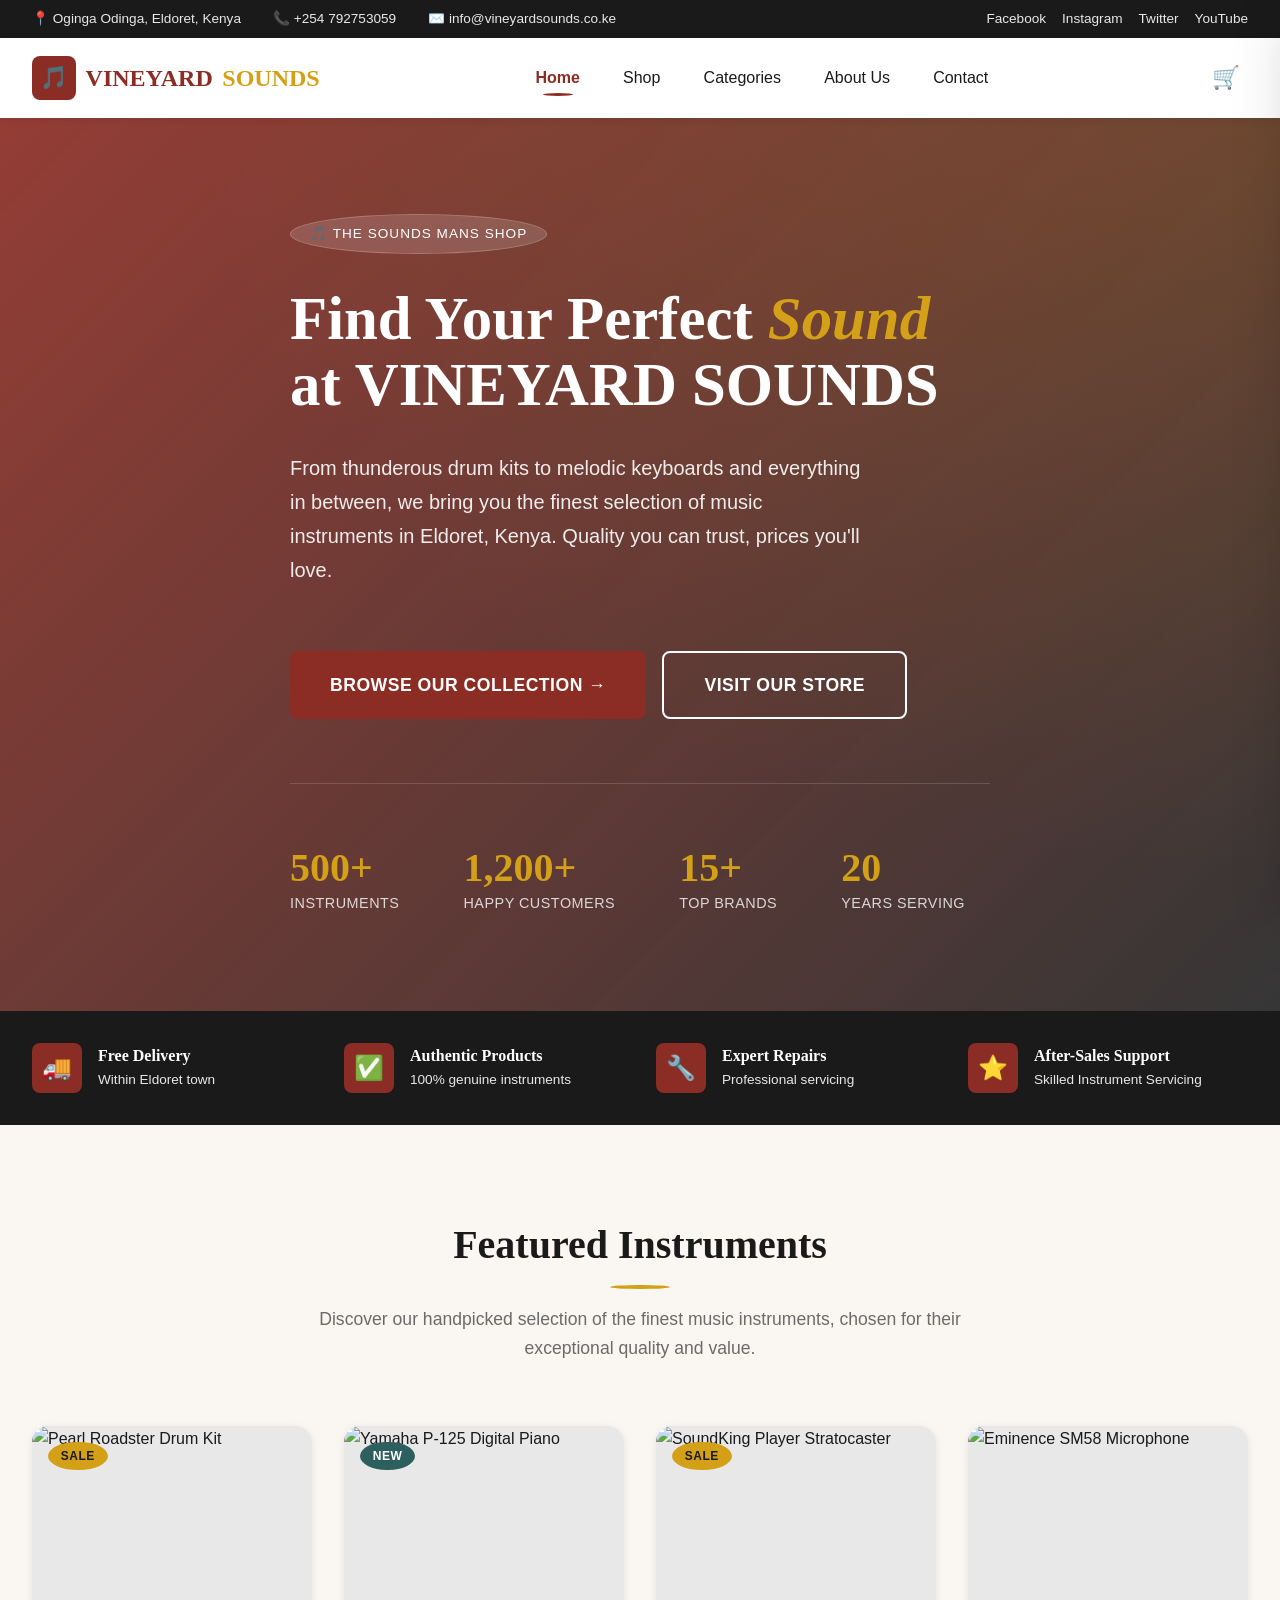
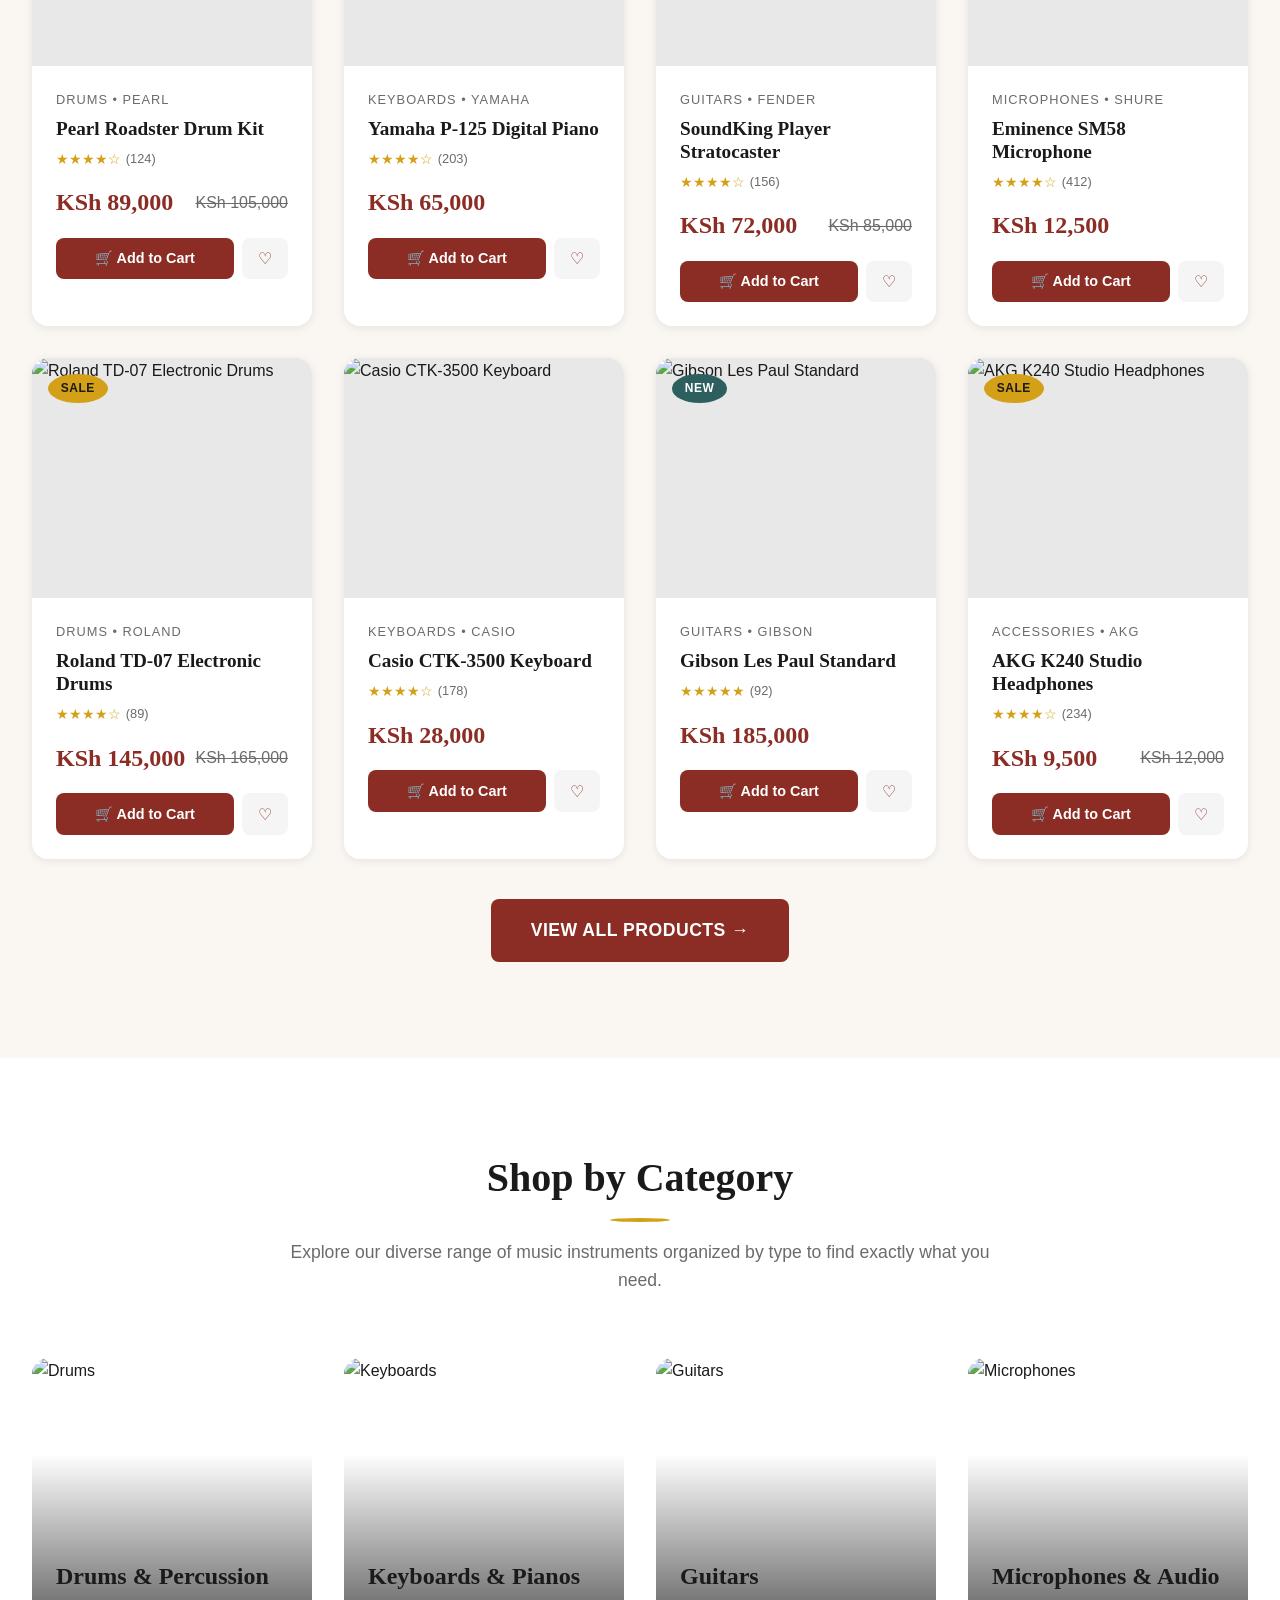
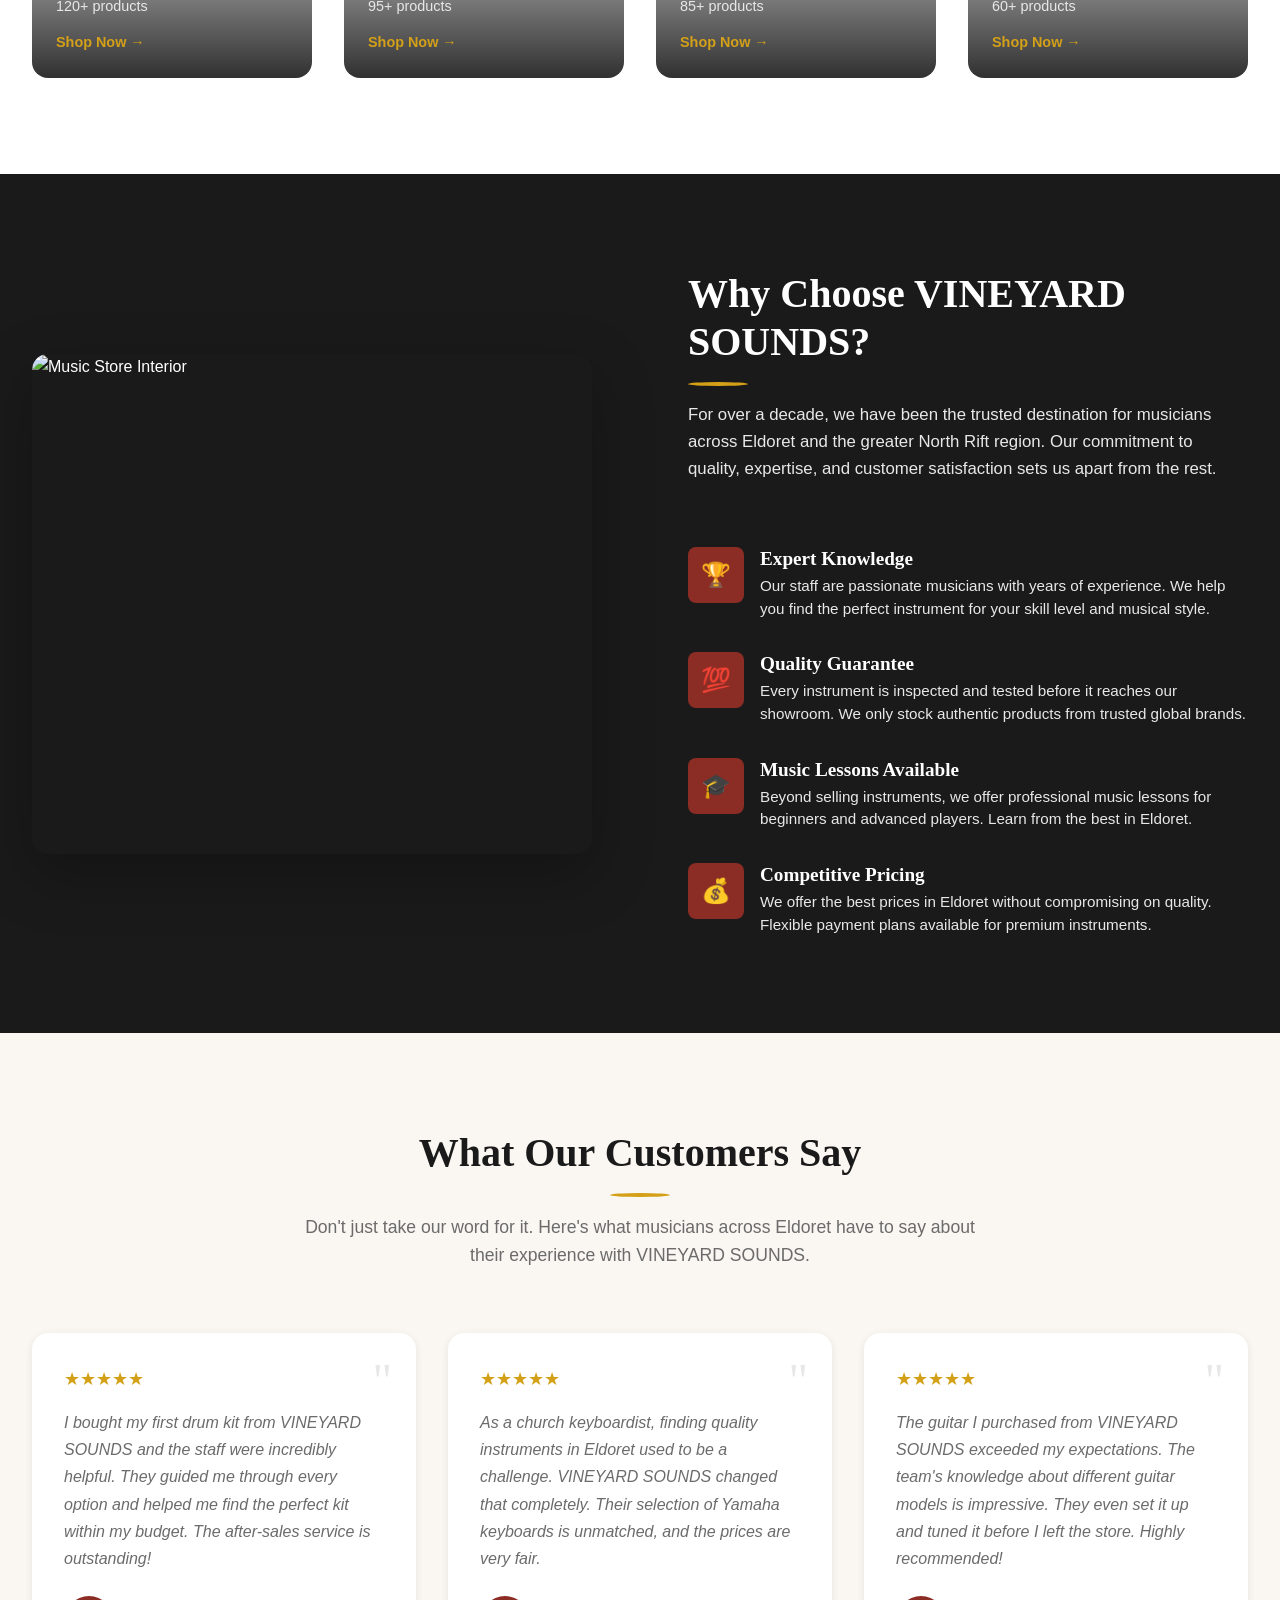
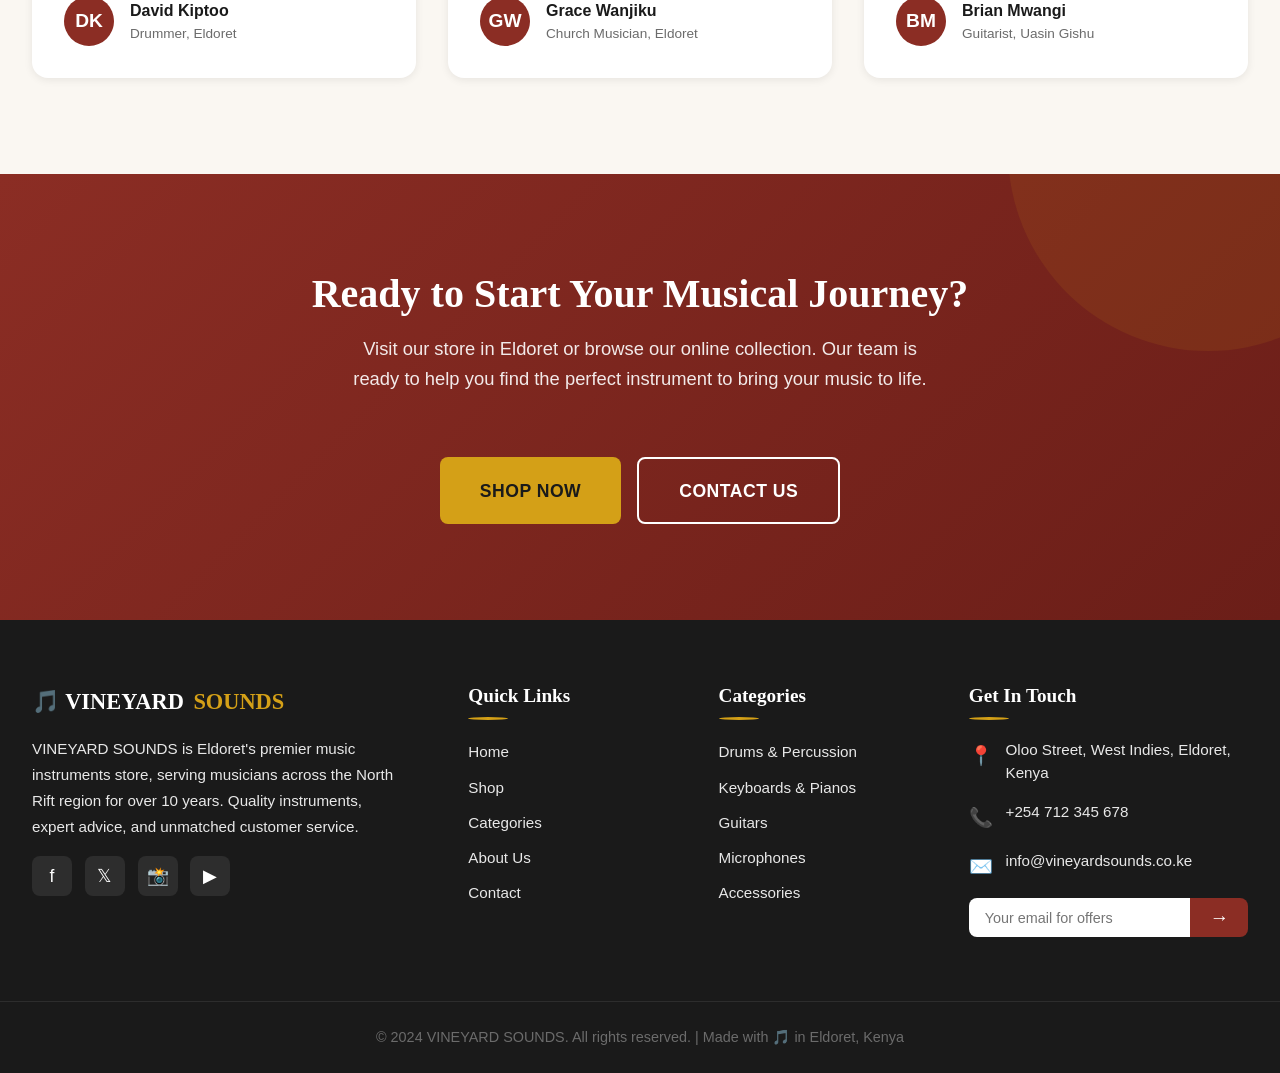
==== commit 8eba6b20: "Update index.html" ====
--- a/index.html
+++ b/index.html
@@ -373,6 +373,6 @@
     <button class="back-to-top" aria-label="Back to top">↑</button>
 
     <!-- ===== Scripts ===== -->
-    <script src="js/main.js"></script>
+    <script src="main.js"></script>
 </body>
 </html>
